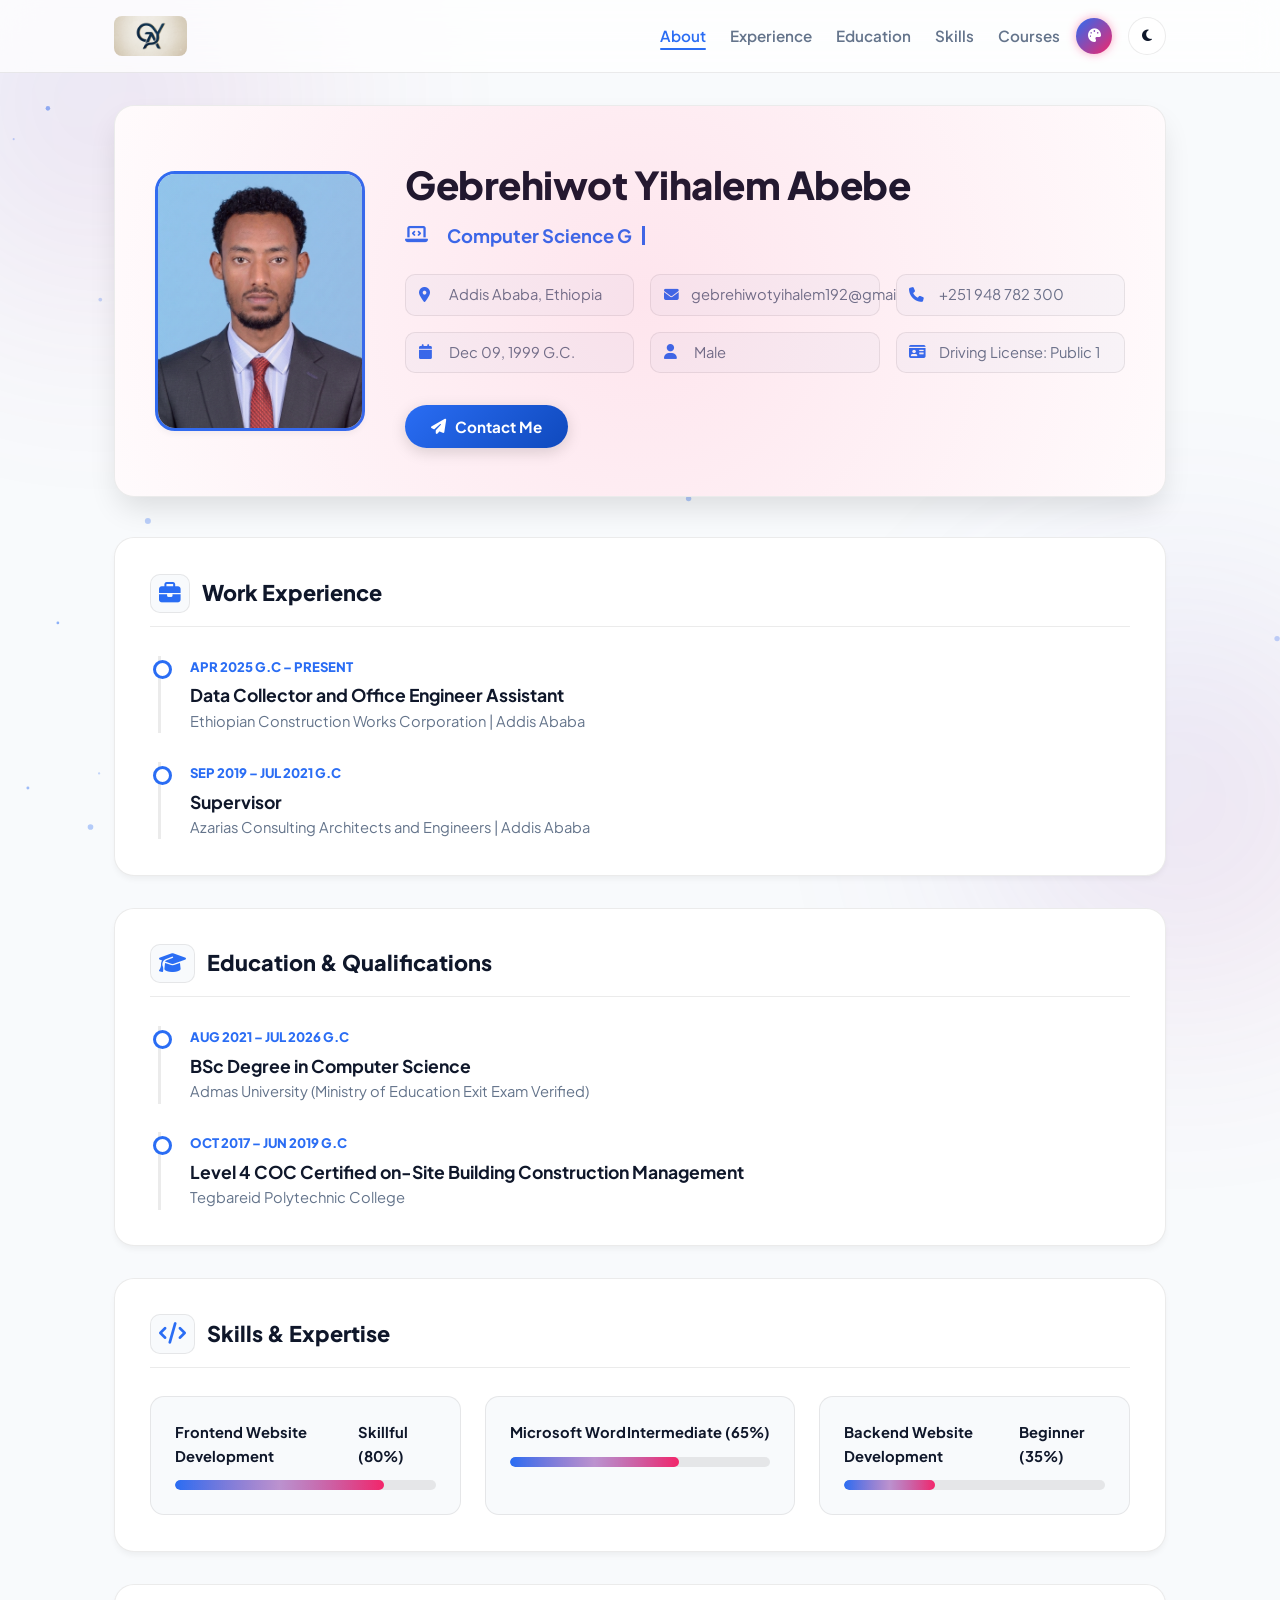
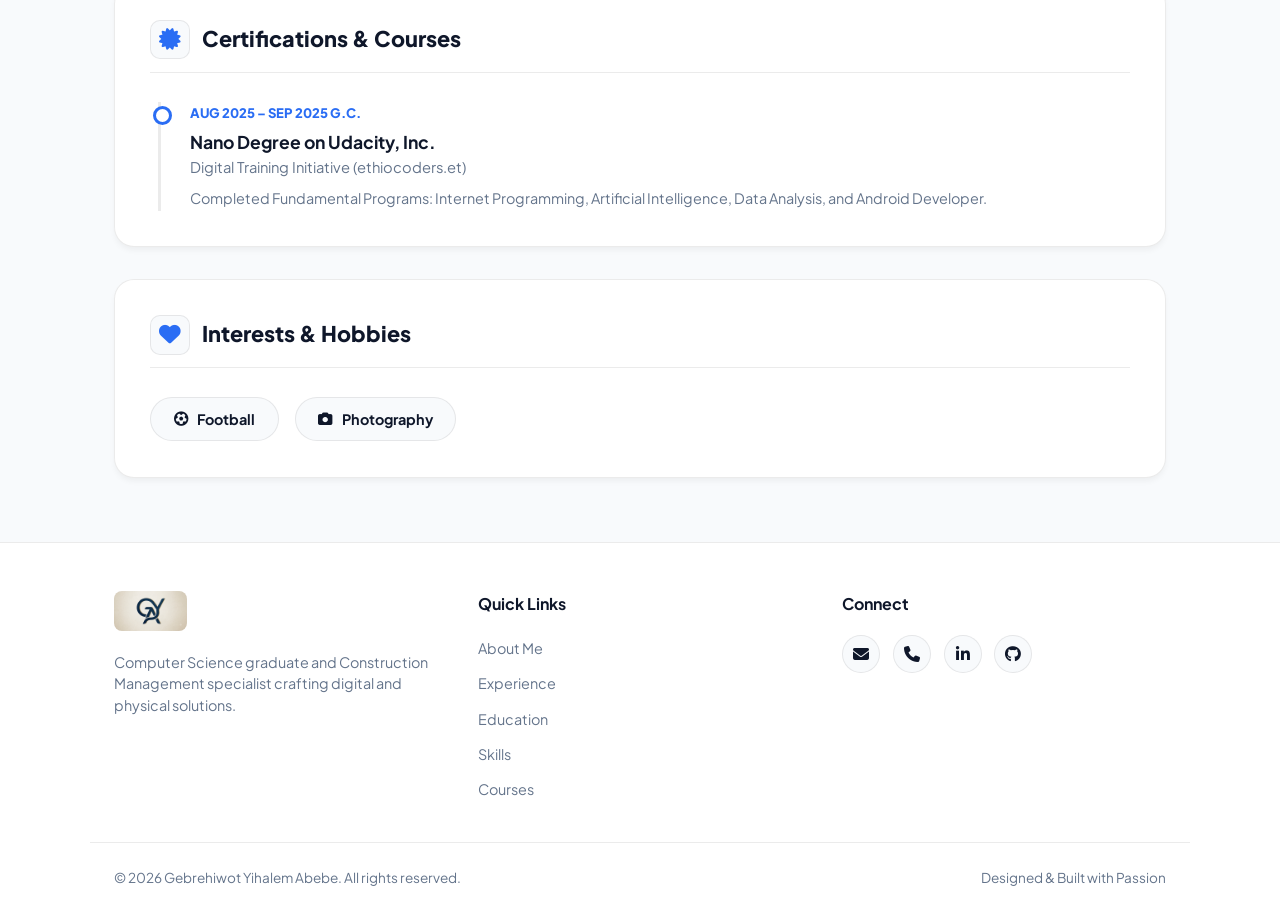
==== index.html @ 7c1cfb82 "Rename portfolio.html to index.html" ====
<!DOCTYPE html>
<html lang="en">
<head>
    <meta charset="UTF-8">
    <meta name="viewport" content="width=device-width, initial-scale=1.0">
    <title>Gebrehiwot Yihalem Abebe | Portfolio</title>
    <link rel="stylesheet" href="https://cdnjs.cloudflare.com/ajax/libs/font-awesome/6.4.0/css/all.min.css">
    <link href="https://fonts.googleapis.com/css2?family=Plus+Jakarta+Sans:wght@300;400;500;600;700;800&display=swap" rel="stylesheet">
    
    <style>
        :root {
            --hue: 220; 
            --primary: hsl(var(--hue), 90%, 56%);
            --primary-dark: hsl(var(--hue), 85%, 40%);
            --accent: hsl(calc(var(--hue) + 120), 90%, 55%);
            --accent-glow: hsla(calc(var(--hue) + 120), 90%, 55%, 0.4);
            --bg-body: #f8fafc;
            --bg-card: #ffffff;
            --bg-glass: rgba(255, 255, 255, 0.75);
            --text-main: #0f172a;
            --text-muted: #64748b;
            --border: rgba(0, 0, 0, 0.08);
            --shadow-sm: 0 4px 6px -1px rgba(0, 0, 0, 0.05);
            --shadow-lg: 0 15px 30px -5px rgba(0, 0, 0, 0.12);
            --radius: 20px;
            --transition: all 0.3s cubic-bezier(0.4, 0, 0.2, 1);
        }

        [data-theme="dark"] {
            --bg-body: #090d16;
            --bg-card: #131b2e;
            --bg-glass: rgba(19, 27, 46, 0.75);
            --text-main: #f8fafc;
            --text-muted: #94a3b8;
            --border: rgba(255, 255, 255, 0.08);
            --shadow-sm: 0 4px 6px -1px rgba(0, 0, 0, 0.4);
            --shadow-lg: 0 15px 35px -5px rgba(0, 0, 0, 0.6);
        }

        * {
            box-sizing: border-box;
            margin: 0;
            padding: 0;
            font-family: 'Plus Jakarta Sans', sans-serif;
            scroll-behavior: smooth;
        }

        body {
            background-color: var(--bg-body);
            color: var(--text-main);
            line-height: 1.6;
            transition: background-color 0.4s ease, color 0.4s ease;
            overflow-x: hidden;
            position: relative;
        }

        /* Scroll Progress Bar */
        .scroll-progress {
            position: fixed;
            top: 0;
            left: 0;
            height: 4px;
            background: linear-gradient(90deg, var(--primary), var(--accent));
            width: 0%;
            z-index: 9999;
            transition: width 0.1s ease;
            border-radius: 0 2px 2px 0;
        }

        /* Background Canvas & Ambient Blobs */
        #particleCanvas {
            position: fixed;
            top: 0; left: 0;
            width: 100%; height: 100%;
            pointer-events: none;
            z-index: 0;
        }

        .cursor-trail {
            position: fixed;
            width: 25px; height: 25px;
            border-radius: 50%;
            background: radial-gradient(circle, var(--accent), transparent);
            pointer-events: none;
            transform: translate(-50%, -50%);
            z-index: 9999;
            mix-blend-mode: screen;
            transition: transform 0.1s ease-out, opacity 0.3s;
            opacity: 0;
        }

        .ambient-blob {
            position: fixed;
            width: 400px; height: 400px;
            border-radius: 50%;
            background: linear-gradient(135deg, var(--primary), var(--accent));
            filter: blur(120px);
            opacity: 0.12;
            z-index: 0;
            animation: float 12s infinite alternate ease-in-out;
            pointer-events: none;
        }
        .ambient-blob-1 { top: -100px; left: -100px; }
        .ambient-blob-2 { bottom: -100px; right: -100px; animation-delay: -6s; }

        @keyframes float {
            0% { transform: translate(0, 0) scale(1); }
            100% { transform: translate(80px, 60px) scale(1.2); }
        }

        /* Navigation */
        nav {
            background: var(--bg-glass);
            backdrop-filter: blur(16px);
            -webkit-backdrop-filter: blur(16px);
            position: sticky;
            top: 0;
            z-index: 1000;
            border-bottom: 1px solid var(--border);
            transition: var(--transition);
        }

        .nav-container {
            max-width: 1100px;
            margin: 0 auto;
            display: flex;
            justify-content: space-between;
            align-items: center;
            padding: 1rem 1.5rem;
        }

        .logo {
            font-size: 1.3rem;
            font-weight: 800;
            cursor: pointer;
            letter-spacing: -0.5px;
            position: relative;
            display: flex;
            align-items: center;
        }

        .logo img {
            max-height: 40px;
            width: auto;
            border-radius: 8px;
        }

        .nav-controls {
            display: flex;
            align-items: center;
            gap: 1rem;
        }

        .nav-links {
            display: flex;
            list-style: none;
            gap: 1.5rem;
        }

        .nav-links a {
            text-decoration: none;
            color: var(--text-muted);
            font-weight: 600;
            font-size: 0.95rem;
            position: relative;
            padding: 0.2rem 0;
            transition: var(--transition);
        }

        .nav-links a::after {
            content: '';
            position: absolute;
            bottom: -2px; left: 0;
            width: 0%; height: 2px;
            background: var(--primary);
            border-radius: 2px;
            transition: var(--transition);
        }

        .nav-links a:hover, .nav-links a.active {
            color: var(--primary);
        }

        .nav-links a:hover::after, .nav-links a.active::after {
            width: 100%;
        }

        .color-picker-btn {
            background: linear-gradient(135deg, var(--primary), var(--accent));
            border: none;
            color: #fff;
            width: 36px; height: 36px;
            border-radius: 50%;
            cursor: pointer;
            display: flex;
            align-items: center;
            justify-content: center;
            box-shadow: 0 0 10px var(--accent-glow);
            transition: var(--transition);
        }

        .color-picker-btn:hover {
            transform: rotate(180deg) scale(1.1);
        }

        .theme-toggle {
            background: var(--bg-card);
            border: 1px solid var(--border);
            color: var(--text-main);
            width: 38px; height: 38px;
            border-radius: 50%;
            cursor: pointer;
            display: flex;
            align-items: center;
            justify-content: center;
            transition: var(--transition);
        }

        .theme-toggle:hover {
            border-color: var(--primary);
            color: var(--primary);
            transform: scale(1.05);
        }

        .hamburger {
            display: none;
            cursor: pointer;
            font-size: 1.25rem;
            color: var(--text-main);
        }

        /* Container & Sections */
        .container {
            max-width: 1100px;
            margin: 2rem auto;
            padding: 0 1.5rem;
            position: relative;
            z-index: 1;
        }

        .hero {
            background: var(--bg-card);
            border-radius: var(--radius);
            padding: 3rem 2.5rem;
            display: flex;
            flex-wrap: wrap;
            gap: 2.5rem;
            align-items: center;
            box-shadow: var(--shadow-lg);
            border: 1px solid var(--border);
            margin-bottom: 2.5rem;
            position: relative;
            overflow: hidden;
            transform-style: preserve-3d;
            perspective: 1000px;
            transition: transform 0.2s cubic-bezier(0.25, 0.46, 0.45, 0.94);
        }

        .hero::before {
            content: '';
            position: absolute;
            top: -50%; left: -50%;
            width: 200%; height: 200%;
            background: radial-gradient(circle, var(--accent-glow) 0%, transparent 60%);
            opacity: 0.3;
            pointer-events: none;
        }

        .profile-img-container {
            flex: 0 0 210px;
            height: 260px;
            border-radius: var(--radius);
            overflow: hidden;
            box-shadow: var(--shadow-sm);
            border: 3px solid var(--primary);
            transition: var(--transition);
        }

        .profile-img-container:hover {
            transform: scale(1.03) rotate(-1deg);
            box-shadow: 0 10px 20px var(--accent-glow);
        }

        .profile-img {
            width: 100%; height: 100%;
            object-fit: cover;
        }

        .hero-content {
            flex: 1;
            min-width: 280px;
        }

        .hero-content h1 {
            font-size: 2.4rem;
            font-weight: 800;
            color: var(--text-main);
            margin-bottom: 0.3rem;
            letter-spacing: -0.5px;
        }

        /* Typewriter Subtitle */
        .hero-content h3 {
            font-size: 1.15rem;
            color: var(--primary);
            font-weight: 700;
            margin-bottom: 1.5rem;
            display: flex;
            align-items: center;
            gap: 0.5rem;
            height: 30px;
        }

        .type-cursor {
            display: inline-block;
            width: 3px;
            height: 1.2rem;
            background-color: var(--primary);
            animation: blink 1s step-end infinite;
            margin-left: 2px;
        }

        @keyframes blink { 50% { opacity: 0; } }

        .info-grid {
            display: grid;
            grid-template-columns: repeat(auto-fit, minmax(220px, 1fr));
            gap: 1rem;
            margin-bottom: 2rem;
        }

        .info-item {
            display: flex;
            align-items: center;
            gap: 0.75rem;
            font-size: 0.92rem;
            color: var(--text-muted);
            padding: 0.5rem 0.8rem;
            border-radius: 10px;
            background: var(--bg-body);
            border: 1px solid var(--border);
            transition: var(--transition);
        }

        .info-item:hover {
            border-color: var(--primary);
            transform: translateX(4px);
            color: var(--text-main);
        }

        .info-item i {
            color: var(--primary);
            width: 18px;
        }

        .hero-actions {
            display: flex;
            gap: 1rem;
            flex-wrap: wrap;
        }

        /* Magnetic Buttons */
        .btn {
            padding: 0.75rem 1.6rem;
            border-radius: 30px;
            font-weight: 700;
            font-size: 0.95rem;
            text-decoration: none;
            border: none;
            cursor: pointer;
            display: inline-flex;
            align-items: center;
            gap: 0.6rem;
            transition: transform 0.2s cubic-bezier(0.25, 1, 0.5, 1), box-shadow 0.3s;
            position: relative;
            overflow: hidden;
            z-index: 1;
        }

        .btn-primary {
            background: linear-gradient(135deg, var(--primary), var(--primary-dark));
            color: #fff;
            box-shadow: 0 4px 15px rgba(0, 0, 0, 0.15);
        }

        .btn-primary::before {
            content: '';
            position: absolute;
            top: 0; left: 0;
            width: 100%; height: 100%;
            background: linear-gradient(135deg, var(--accent), var(--primary));
            opacity: 0;
            z-index: -1;
            transition: opacity 0.3s;
        }

        .btn-primary:hover::before { opacity: 1; }
        .btn-primary:hover { box-shadow: 0 8px 25px var(--accent-glow); }
        .btn-secondary { background: var(--bg-body); color: var(--text-main); border: 1px solid var(--border); }
        .btn-secondary:hover { border-color: var(--primary); color: var(--primary); }

        .section {
            background: var(--bg-card);
            border-radius: var(--radius);
            padding: 2.2rem;
            margin-bottom: 2rem;
            box-shadow: var(--shadow-sm);
            border: 1px solid var(--border);
            opacity: 0;
            transform: translateY(30px) scale(0.98);
            transition: transform 0.6s cubic-bezier(0.16, 1, 0.3, 1), opacity 0.6s cubic-bezier(0.16, 1, 0.3, 1);
        }

        .section.visible {
            opacity: 1;
            transform: translateY(0) scale(1);
        }

        .section-title {
            font-size: 1.35rem;
            font-weight: 800;
            color: var(--text-main);
            border-bottom: 1px solid var(--border);
            padding-bottom: 0.8rem;
            margin-bottom: 1.8rem;
            display: flex;
            align-items: center;
            gap: 0.75rem;
        }

        .section-title i {
            color: var(--primary);
            background: var(--bg-body);
            padding: 0.5rem;
            border-radius: 10px;
            border: 1px solid var(--border);
        }

        /* Timeline & Skills */
        .timeline-item {
            border-left: 3px solid var(--border);
            padding-left: 1.8rem;
            margin-left: 0.5rem;
            position: relative;
            margin-bottom: 1.8rem;
            transition: var(--transition);
        }
        .timeline-item:last-child { margin-bottom: 0; }
        .timeline-item::before {
            content: ''; position: absolute; left: -8px; top: 4px;
            width: 13px; height: 13px; border-radius: 50%;
            background: var(--bg-card); border: 3px solid var(--primary);
            transition: var(--transition);
        }
        .timeline-item:hover::before {
            background: var(--accent); border-color: var(--accent);
            box-shadow: 0 0 12px var(--accent); transform: scale(1.3);
        }

        .timeline-meta { font-size: 0.82rem; color: var(--primary); font-weight: 800; text-transform: uppercase; margin-bottom: 0.3rem; }
        .timeline-title { font-size: 1.1rem; font-weight: 700; color: var(--text-main); }
        .timeline-sub { font-size: 0.92rem; color: var(--text-muted); }

        .skills-container { display: grid; grid-template-columns: repeat(auto-fit, minmax(280px, 1fr)); gap: 1.5rem; }
        .skill-card {
            background: var(--bg-body); padding: 1.5rem; border-radius: calc(var(--radius) - 6px);
            border: 1px solid var(--border); cursor: pointer; transition: var(--transition); overflow: hidden;
        }
        .skill-card:hover {
            transform: translateY(-5px) scale(1.02); border-color: var(--primary); box-shadow: 0 10px 20px var(--shadow-sm);
        }
        .skill-info { display: flex; justify-content: space-between; margin-bottom: 0.75rem; font-weight: 700; font-size: 0.92rem; }
        .progress-bar { width: 100%; height: 10px; background: var(--border); border-radius: 20px; overflow: hidden; position: relative; }
        .progress-fill {
            height: 100%; background: linear-gradient(90deg, var(--primary), var(--accent));
            border-radius: 20px; width: 0%; transition: width 1.5s cubic-bezier(0.1, 0.42, 0.85, 1); position: relative;
        }
        .progress-fill::after {
            content: ''; position: absolute; top: 0; right: 0; bottom: 0; left: 0;
            background: linear-gradient(90deg, transparent, rgba(255, 255, 255, 0.4), transparent);
            animation: shimmer 2s infinite;
        }
        @keyframes shimmer { 0% { transform: translateX(-100%); } 100% { transform: translateX(100%); } }

        .interests-tags { display: flex; gap: 1rem; flex-wrap: wrap; }
        .tag {
            background: var(--bg-body); color: var(--text-main); padding: 0.6rem 1.4rem;
            border-radius: 30px; font-weight: 700; font-size: 0.9rem; display: flex; align-items: center; gap: 0.6rem;
            border: 1px solid var(--border); cursor: pointer; transition: var(--transition);
        }
        .tag:hover {
            border-color: var(--accent); background: linear-gradient(135deg, var(--primary), var(--accent));
            color: #fff; transform: translateY(-4px) rotate(2deg); box-shadow: 0 8px 20px var(--accent-glow);
        }

        /* Footer Styles */
        footer {
            background: var(--bg-card);
            border-top: 1px solid var(--border);
            padding: 3rem 0 1.5rem 0;
            margin-top: 4rem;
            position: relative;
            z-index: 1;
        }

        .footer-container {
            max-width: 1100px;
            margin: 0 auto;
            padding: 0 1.5rem;
            display: grid;
            grid-template-columns: repeat(auto-fit, minmax(220px, 1fr));
            gap: 2.5rem;
            margin-bottom: 2.5rem;
        }

        .footer-brand .logo {
            display: inline-block;
            margin-bottom: 0.8rem;
        }

        .footer-brand p {
            color: var(--text-muted);
            font-size: 0.9rem;
            line-height: 1.5;
        }

        .footer-column h4 {
            font-size: 1rem;
            font-weight: 700;
            color: var(--text-main);
            margin-bottom: 1.2rem;
            position: relative;
        }

        .footer-links {
            list-style: none;
            display: flex;
            flex-direction: column;
            gap: 0.6rem;
        }

        .footer-links a {
            color: var(--text-muted);
            text-decoration: none;
            font-size: 0.9rem;
            transition: var(--transition);
        }

        .footer-links a:hover {
            color: var(--primary);
            padding-left: 5px;
        }

        .footer-socials {
            display: flex;
            gap: 0.8rem;
        }

        .social-icon {
            width: 38px;
            height: 38px;
            border-radius: 50%;
            background: var(--bg-body);
            border: 1px solid var(--border);
            color: var(--text-main);
            display: flex;
            align-items: center;
            justify-content: center;
            text-decoration: none;
            transition: var(--transition);
        }

        .social-icon:hover {
            background: var(--primary);
            color: #fff;
            border-color: var(--primary);
            transform: translateY(-3px);
            box-shadow: 0 5px 15px var(--accent-glow);
        }

        .footer-bottom {
            max-width: 1100px;
            margin: 0 auto;
            padding: 1.5rem 1.5rem 0 1.5rem;
            border-top: 1px solid var(--border);
            display: flex;
            justify-content: space-between;
            align-items: center;
            flex-wrap: wrap;
            gap: 1rem;
            font-size: 0.85rem;
            color: var(--text-muted);
        }

        /* Back to Top Button */
        .back-to-top {
            position: fixed;
            bottom: 2rem; right: 2rem;
            width: 45px; height: 45px;
            background: var(--primary); color: #fff;
            border-radius: 50%; border: none;
            font-size: 1.2rem; cursor: pointer;
            box-shadow: var(--shadow-lg);
            opacity: 0; transform: translateY(20px);
            transition: var(--transition); z-index: 1000;
        }
        .back-to-top.visible { opacity: 1; transform: translateY(0); }
        .back-to-top:hover { background: var(--primary-dark); transform: translateY(-5px); }

        .modal {
            display: none; position: fixed; top: 0; left: 0; width: 100%; height: 100%;
            background: rgba(0, 0, 0, 0.6); backdrop-filter: blur(8px); z-index: 2000;
            align-items: center; justify-content: center; opacity: 0; transition: opacity 0.3s ease;
        }
        .modal.active { display: flex; opacity: 1; }
        .modal-content {
            background: var(--bg-card); border-radius: var(--radius); padding: 2.5rem; width: 90%; max-width: 500px;
            position: relative; border: 1px solid var(--border); box-shadow: var(--shadow-lg); transform: scale(0.8); transition: transform 0.3s;
        }
        .modal.active .modal-content { transform: scale(1); }
        .close-btn { position: absolute; top: 1.2rem; right: 1.5rem; font-size: 1.4rem; cursor: pointer; color: var(--text-muted); transition: var(--transition); }
        .close-btn:hover { color: var(--primary); transform: rotate(90deg); }
        .contact-form { display: flex; flex-direction: column; gap: 1.2rem; margin-top: 1.5rem; }
        .form-group { display: flex; flex-direction: column; gap: 0.4rem; }
        .form-group input, .form-group textarea {
            padding: 0.85rem; border-radius: 12px; border: 1px solid var(--border); background: var(--bg-body); color: var(--text-main);
            outline: none; font-size: 0.95rem; transition: var(--transition);
        }
        .form-group input:focus, .form-group textarea:focus { border-color: var(--primary); box-shadow: 0 0 0 3px var(--accent-glow); }

        @media (max-width: 768px) {
            .hero { flex-direction: column; text-align: center; padding: 2rem 1.5rem; }
            .info-grid { text-align: left; }
            .hero-actions { justify-content: center; }
            .hamburger { display: block; }
            .nav-links {
                position: absolute; top: 100%; left: 0; width: 100%; background: var(--bg-card);
                flex-direction: column; padding: 1.5rem; gap: 1rem; border-bottom: 1px solid var(--border); display: none; box-shadow: var(--shadow-lg);
            }
            .nav-links.active { display: flex; }
            .footer-bottom { flex-direction: column; text-align: center; }
        }
    </style>
</head>
<body>
    
    <!-- Top Progress Bar -->
    <div class="scroll-progress" id="scrollProgress"></div>

    <!-- Background Layers -->
    <canvas id="particleCanvas"></canvas>
    <div class="cursor-trail" id="cursorTrail"></div>
    <div class="ambient-blob ambient-blob-1"></div>
    <div class="ambient-blob ambient-blob-2"></div>

    <!-- Floating Back to Top Button -->
    <button class="back-to-top" id="backToTop" title="Back to top"><i class="fa-solid fa-arrow-up"></i></button>

    <!-- Navbar -->
    <nav>
        <div class="nav-container">
            <div class="logo">
                <img src="profilelogo.jpg" alt="Logo">
            </div>
            <div class="nav-controls">
                <ul class="nav-links" id="navLinks">
                    <li><a href="#about" class="active">About</a></li>
                    <li><a href="#experience">Experience</a></li>
                    <li><a href="#education">Education</a></li>
                    <li><a href="#skills">Skills</a></li>
                    <li><a href="#courses">Courses</a></li>
                </ul>
                <button class="color-picker-btn" id="colorPickerBtn" title="Randomize Theme Color">
                    <i class="fa-solid fa-palette"></i>
                </button>
                <button class="theme-toggle" id="themeToggle" title="Toggle Light/Dark Mode">
                    <i class="fa-solid fa-moon"></i>
                </button>
                <div class="hamburger" id="hamburger"><i class="fa-solid fa-bars"></i></div>
            </div>
        </div>
    </nav>

    <div class="container">
        <!-- Hero Section -->
        <section id="about" class="hero">
            <div class="profile-img-container">
                <img src="profile.jpg" alt="Gebrehiwot Yihalem Abebe" class="profile-img" onerror="this.src='https://via.placeholder.com/210x260?text=Gebrehiwot'">
            </div>
            <div class="hero-content">
                <h1>Gebrehiwot Yihalem Abebe</h1>
                <h3><i class="fa-solid fa-laptop-code"></i>&nbsp;<span id="typewriterText"></span><span class="type-cursor"></span></h3>
                <div class="info-grid">
                    <div class="info-item"><i class="fa-solid fa-location-dot"></i> Addis Ababa, Ethiopia</div>
                    <div class="info-item"><i class="fa-solid fa-envelope"></i> gebrehiwotyihalem192@gmail.com</div>
                    <div class="info-item"><i class="fa-solid fa-phone"></i> +251 948 782 300</div>
                    <div class="info-item"><i class="fa-solid fa-calendar"></i> Dec 09, 1999 G.C.</div>
                    <div class="info-item"><i class="fa-solid fa-user"></i> Male</div>
                    <div class="info-item"><i class="fa-solid fa-id-card"></i> Driving License: Public 1</div>
                </div>
                <div class="hero-actions">
                    <button class="btn btn-primary magnetic" id="openContact"><i class="fa-solid fa-paper-plane"></i> Contact Me</button>
                </div>
            </div>
        </section>

        <!-- Experience -->
        <section id="experience" class="section">
            <h2 class="section-title"><i class="fa-solid fa-briefcase"></i> Work Experience</h2>
            <div class="timeline-item">
                <div class="timeline-meta">Apr 2025 g.c – Present</div>
                <div class="timeline-title">Data Collector and Office Engineer Assistant</div>
                <div class="timeline-sub">Ethiopian Construction Works Corporation | Addis Ababa</div>
            </div>
            <div class="timeline-item">
                <div class="timeline-meta">Sep 2019 – Jul 2021 g.c</div>
                <div class="timeline-title">Supervisor</div>
                <div class="timeline-sub">Azarias Consulting Architects and Engineers | Addis Ababa</div>
            </div>
        </section>

        <!-- Education -->
        <section id="education" class="section">
            <h2 class="section-title"><i class="fa-solid fa-graduation-cap"></i> Education & Qualifications</h2>
            <div class="timeline-item">
                <div class="timeline-meta">Aug 2021 – Jul 2026 g.c</div>
                <div class="timeline-title">BSc Degree in Computer Science</div>
                <div class="timeline-sub">Admas University (Ministry of Education Exit Exam Verified)</div>
            </div>
            <div class="timeline-item">
                <div class="timeline-meta">Oct 2017 – Jun 2019 g.c</div>
                <div class="timeline-title">Level 4 COC Certified on-Site Building Construction Management</div>
                <div class="timeline-sub">Tegbareid Polytechnic College</div>
            </div>
        </section>

        <!-- Skills -->
        <section id="skills" class="section">
            <h2 class="section-title"><i class="fa-solid fa-code"></i> Skills & Expertise</h2>
            <div class="skills-container">
                <div class="skill-card">
                    <div class="skill-info"><span>Frontend Website Development</span><span>Skillful (80%)</span></div>
                    <div class="progress-bar"><div class="progress-fill" data-progress="80%"></div></div>
                </div>
                <div class="skill-card">
                    <div class="skill-info"><span>Microsoft Word</span><span>Intermediate (65%)</span></div>
                    <div class="progress-bar"><div class="progress-fill" data-progress="65%"></div></div>
                </div>
                <div class="skill-card">
                    <div class="skill-info"><span>Backend Website Development</span><span>Beginner (35%)</span></div>
                    <div class="progress-bar"><div class="progress-fill" data-progress="35%"></div></div>
                </div>
            </div>
        </section>

        <!-- Courses -->
        <section id="courses" class="section">
            <h2 class="section-title"><i class="fa-solid fa-certificate"></i> Certifications & Courses</h2>
            <div class="timeline-item">
                <div class="timeline-meta">Aug 2025 – Sep 2025 g.c.</div>
                <div class="timeline-title">Nano Degree on Udacity, Inc.</div>
                <div class="timeline-sub">Digital Training Initiative (ethiocoders.et)</div>
                <p style="margin-top: 0.5rem; color: var(--text-muted); font-size: 0.9rem;">
                    Completed Fundamental Programs: Internet Programming, Artificial Intelligence, Data Analysis, and Android Developer.
                </p>
            </div>
        </section>

        <!-- Interests -->
        <section class="section">
            <h2 class="section-title"><i class="fa-solid fa-heart"></i> Interests & Hobbies</h2>
            <div class="interests-tags">
                <div class="tag magnetic"><i class="fa-solid fa-futbol"></i> Football</div>
                <div class="tag magnetic"><i class="fa-solid fa-camera"></i> Photography</div>
            </div>
        </section>
    </div>

    <!-- Contact Modal -->
    <div class="modal" id="contactModal">
        <div class="modal-content">
            <span class="close-btn" id="closeContact">&times;</span>
            <h2>Send a Message</h2>
            <form class="contact-form" id="contactForm">
                <div class="form-group"><label>Your Name</label><input type="text" required placeholder="John Doe"></div>
                <div class="form-group"><label>Your Email</label><input type="email" required placeholder="john@example.com"></div>
                <div class="form-group"><label>Message</label><textarea rows="4" required placeholder="Type your message..."></textarea></div>
                <button type="submit" class="btn btn-primary magnetic"><i class="fa-solid fa-paper-plane"></i> Send Message</button>
            </form>
        </div>
    </div>

    <!-- Footer Section -->
    <footer>
        <div class="footer-container">
            <div class="footer-brand">
                <div class="logo">
                    <img src="profilelogo.jpg" alt="Logo">
                </div>
                <p>Computer Science graduate and Construction Management specialist crafting digital and physical solutions.</p>
            </div>

            <div class="footer-column">
                <h4>Quick Links</h4>
                <ul class="footer-links">
                    <li><a href="#about">About Me</a></li>
                    <li><a href="#experience">Experience</a></li>
                    <li><a href="#education">Education</a></li>
                    <li><a href="#skills">Skills</a></li>
                    <li><a href="#courses">Courses</a></li>
                </ul>
            </div>

            <div class="footer-column">
                <h4>Connect</h4>
                <div class="footer-socials">
                    <a href="mailto:gebrehiwotyihalem192@gmail.com" class="social-icon" title="Email"><i class="fa-solid fa-envelope"></i></a>
                    <a href="tel:+251948782300" class="social-icon" title="Phone"><i class="fa-solid fa-phone"></i></a>
                    <a href="#" class="social-icon" title="LinkedIn"><i class="fa-brands fa-linkedin-in"></i></a>
                    <a href="#" class="social-icon" title="GitHub"><i class="fa-brands fa-github"></i></a>
                </div>
            </div>
        </div>

        <div class="footer-bottom">
            <p>&copy; <span id="currentYear"></span> Gebrehiwot Yihalem Abebe. All rights reserved.</p>
            <p>Designed & Built with Passion</p>
        </div>
    </footer>

    <script>
        // Set dynamic year in footer
        document.getElementById('currentYear').textContent = new Date().getFullYear();

        // --- 1. LOCAL STORAGE: Theme & Hue Persistence ---
        const savedTheme = localStorage.getItem('portfolioTheme');
        const savedHue = localStorage.getItem('portfolioHue');
        
        if (savedTheme === 'dark') {
            document.documentElement.setAttribute('data-theme', 'dark');
            document.querySelector('#themeToggle i').className = 'fa-solid fa-sun';
        }
        if (savedHue) document.documentElement.style.setProperty('--hue', savedHue);

        // --- 2. AUDIO FEEDBACK ---
        const audioCtx = new (window.AudioContext || window.webkitAudioContext)();
        function playBeep(freq = 440, duration = 0.05) {
            if (audioCtx.state === 'suspended') audioCtx.resume();
            const osc = audioCtx.createOscillator();
            const gain = audioCtx.createGain();
            osc.frequency.setValueAtTime(freq, audioCtx.currentTime);
            gain.gain.setValueAtTime(0.02, audioCtx.currentTime);
            gain.gain.exponentialRampToValueAtTime(0.0001, audioCtx.currentTime + duration);
            osc.connect(gain); gain.connect(audioCtx.destination);
            osc.start(); osc.stop(audioCtx.currentTime + duration);
        }

        // --- 3. DYNAMIC TYPEWRITER EFFECT ---
        const roles = ["Computer Science Graduate", "Construction Management Specialist", "Frontend Web Developer"];
        let roleIndex = 0;
        let charIndex = 0;
        let isDeleting = false;
        const typewriterEl = document.getElementById("typewriterText");

        function typeEffect() {
            const currentRole = roles[roleIndex];
            if (isDeleting) {
                typewriterEl.textContent = currentRole.substring(0, charIndex - 1);
                charIndex--;
            } else {
                typewriterEl.textContent = currentRole.substring(0, charIndex + 1);
                charIndex++;
            }

            let typeSpeed = isDeleting ? 50 : 100;
            if (!isDeleting && charIndex === currentRole.length) {
                typeSpeed = 2000; 
                isDeleting = true;
            } else if (isDeleting && charIndex === 0) {
                isDeleting = false;
                roleIndex = (roleIndex + 1) % roles.length;
                typeSpeed = 500;
            }
            setTimeout(typeEffect, typeSpeed);
        }
        document.addEventListener("DOMContentLoaded", typeEffect);

        // --- 4. MAGNETIC BUTTON HOVER EFFECT ---
        const magneticElements = document.querySelectorAll('.magnetic');
        magneticElements.forEach(elem => {
            elem.addEventListener('mousemove', (e) => {
                const rect = elem.getBoundingClientRect();
                const x = (e.clientX - rect.left) - rect.width / 2;
                const y = (e.clientY - rect.top) - rect.height / 2;
                elem.style.transform = `translate(${x * 0.3}px, ${y * 0.3}px)`;
            });
            elem.addEventListener('mouseleave', () => {
                elem.style.transform = `translate(0px, 0px)`;
            });
        });

        // --- 5. PAGE SCROLL PROGRESS & BACK TO TOP ---
        const scrollProgress = document.getElementById('scrollProgress');
        const backToTop = document.getElementById('backToTop');
        
        window.addEventListener('scroll', () => {
            // Progress Bar
            const scrollTop = document.documentElement.scrollTop;
            const scrollHeight = document.documentElement.scrollHeight - document.documentElement.clientHeight;
            scrollProgress.style.width = `${(scrollTop / scrollHeight) * 100}%`;

            // Back to Top Visibility
            if (scrollTop > 300) backToTop.classList.add('visible');
            else backToTop.classList.remove('visible');
        });

        backToTop.addEventListener('click', () => {
            window.scrollTo({ top: 0, behavior: 'smooth' });
            playBeep(800);
        });

        // --- 6. CURSOR TRAIL ---
        const cursorTrail = document.getElementById('cursorTrail');
        window.addEventListener('mousemove', (e) => {
            cursorTrail.style.opacity = '1';
            cursorTrail.style.left = e.clientX + 'px';
            cursorTrail.style.top = e.clientY + 'px';
        });
        document.addEventListener('mouseleave', () => cursorTrail.style.opacity = '0');

        // --- 7. PARTICLE BACKGROUND ---
        const canvas = document.getElementById('particleCanvas');
        const ctx = canvas.getContext('2d');
        let particles = [];
        function resizeCanvas() { canvas.width = window.innerWidth; canvas.height = window.innerHeight; }
        window.addEventListener('resize', resizeCanvas); resizeCanvas();

        class Particle {
            constructor() {
                this.x = Math.random() * canvas.width; this.y = Math.random() * canvas.height;
                this.size = Math.random() * 2 + 1;
                this.speedX = (Math.random() - 0.5) * 0.5; this.speedY = (Math.random() - 0.5) * 0.5;
                this.alpha = Math.random() * 0.5 + 0.2;
            }
            update() {
                this.x += this.speedX; this.y += this.speedY;
                if (this.x < 0 || this.x > canvas.width) this.speedX *= -1;
                if (this.y < 0 || this.y > canvas.height) this.speedY *= -1;
            }
            draw() {
                ctx.fillStyle = getComputedStyle(document.documentElement).getPropertyValue('--primary');
                ctx.globalAlpha = this.alpha;
                ctx.beginPath(); ctx.arc(this.x, this.y, this.size, 0, Math.PI * 2); ctx.fill();
            }
        }
        for (let i = 0; i < 40; i++) particles.push(new Particle());
        function animateParticles() {
            ctx.clearRect(0, 0, canvas.width, canvas.height);
            particles.forEach(p => { p.update(); p.draw(); });
            requestAnimationFrame(animateParticles);
        }
        animateParticles();

        // --- 8. THEME & RANDOM COLOR PICKER ---
        const themeToggleBtn = document.getElementById('themeToggle');
        themeToggleBtn.addEventListener('click', () => {
            playBeep(600);
            const isDark = document.documentElement.getAttribute('data-theme') === 'dark';
            if (isDark) {
                document.documentElement.removeAttribute('data-theme');
                themeToggleBtn.querySelector('i').className = 'fa-solid fa-moon';
                localStorage.setItem('portfolioTheme', 'light');
            } else {
                document.documentElement.setAttribute('data-theme', 'dark');
                themeToggleBtn.querySelector('i').className = 'fa-solid fa-sun';
                localStorage.setItem('portfolioTheme', 'dark');
            }
        });

        const colorPickerBtn = document.getElementById('colorPickerBtn');
        colorPickerBtn.addEventListener('click', () => {
            const randomHue = Math.floor(Math.random() * 360);
            document.documentElement.style.setProperty('--hue', randomHue);
            localStorage.setItem('portfolioHue', randomHue);
            playBeep(800);
        });

        // --- 9. INTERACTIVE 3D HERO TILT ---
        const heroSection = document.querySelector('.hero');
        heroSection.addEventListener('mousemove', (e) => {
            const rect = heroSection.getBoundingClientRect();
            const x = e.clientX - rect.left - rect.width / 2;
            const y = e.clientY - rect.top - rect.height / 2;
            heroSection.style.transform = `rotateY(${x / 40}deg) rotateX(${-y / 40}deg)`;
        });
        heroSection.addEventListener('mouseleave', () => heroSection.style.transform = `rotateY(0deg) rotateX(0deg)`);

        // --- 10. SCROLL OBSERVER (ANIMATIONS) ---
        const observer = new IntersectionObserver((entries) => {
            entries.forEach(entry => {
                if (entry.isIntersecting) {
                    entry.target.classList.add('visible');
                    entry.target.querySelectorAll('.progress-fill').forEach(fill => {
                        fill.style.width = fill.getAttribute('data-progress');
                    });
                }
            });
        }, { threshold: 0.15 });
        document.querySelectorAll('.section').forEach(section => observer.observe(section));

        // --- 11. ACTIVE NAV HIGHLIGHT ---
        const sections = document.querySelectorAll('section');
        const navItems = document.querySelectorAll('.nav-links a');
        window.addEventListener('scroll', () => {
            let current = '';
            sections.forEach(section => {
                if (pageYOffset >= section.offsetTop - 120) current = section.getAttribute('id');
            });
            navItems.forEach(item => {
                item.classList.remove('active');
                if (item.getAttribute('href').includes(current)) item.classList.add('active');
            });
        });

        // --- 12. CONTACT MODAL & MOBILE MENU ---
        const contactModal = document.getElementById('contactModal');
        document.getElementById('openContact').addEventListener('click', () => { playBeep(650); contactModal.classList.add('active'); });
        document.getElementById('closeContact').addEventListener('click', () => { playBeep(450); contactModal.classList.remove('active'); });
        window.addEventListener('click', (e) => { if (e.target === contactModal) contactModal.classList.remove('active'); });
        
        document.getElementById('hamburger').addEventListener('click', () => document.getElementById('navLinks').classList.toggle('active'));
    </script>
</body>
</html>
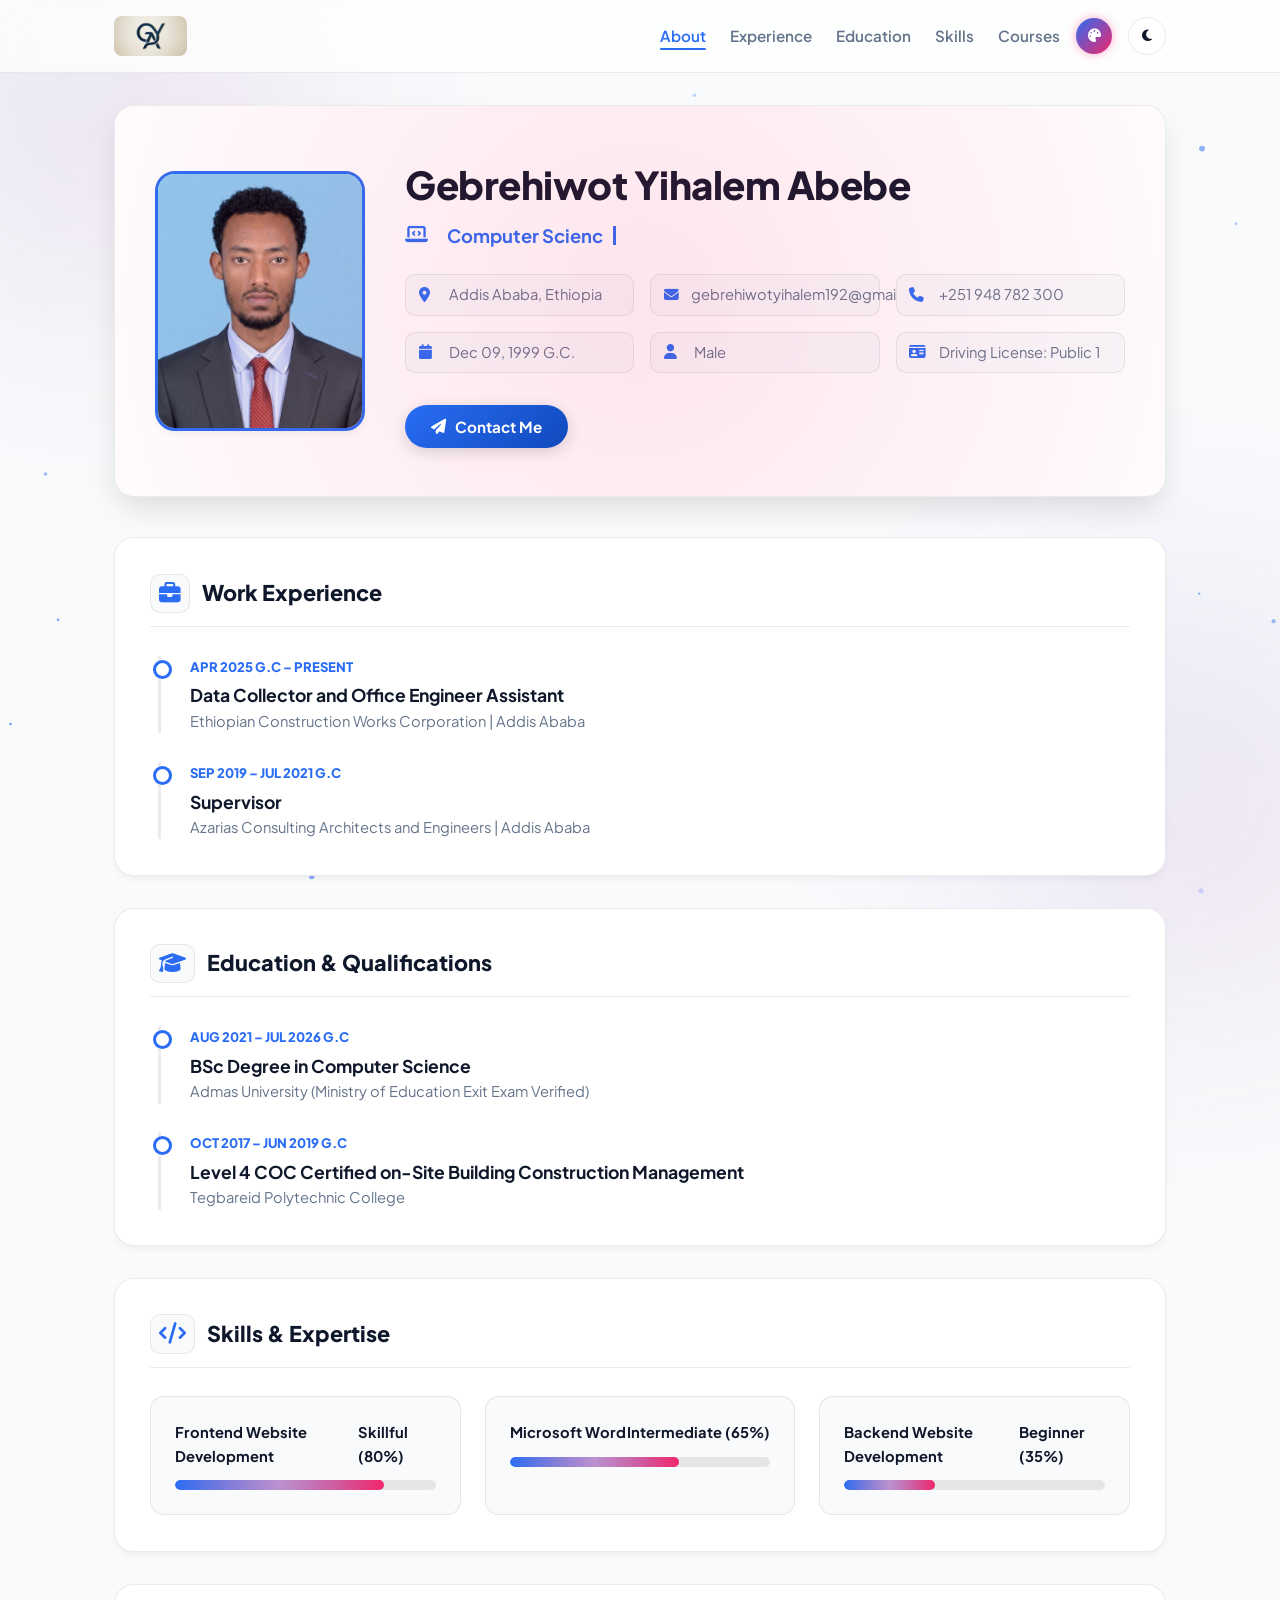
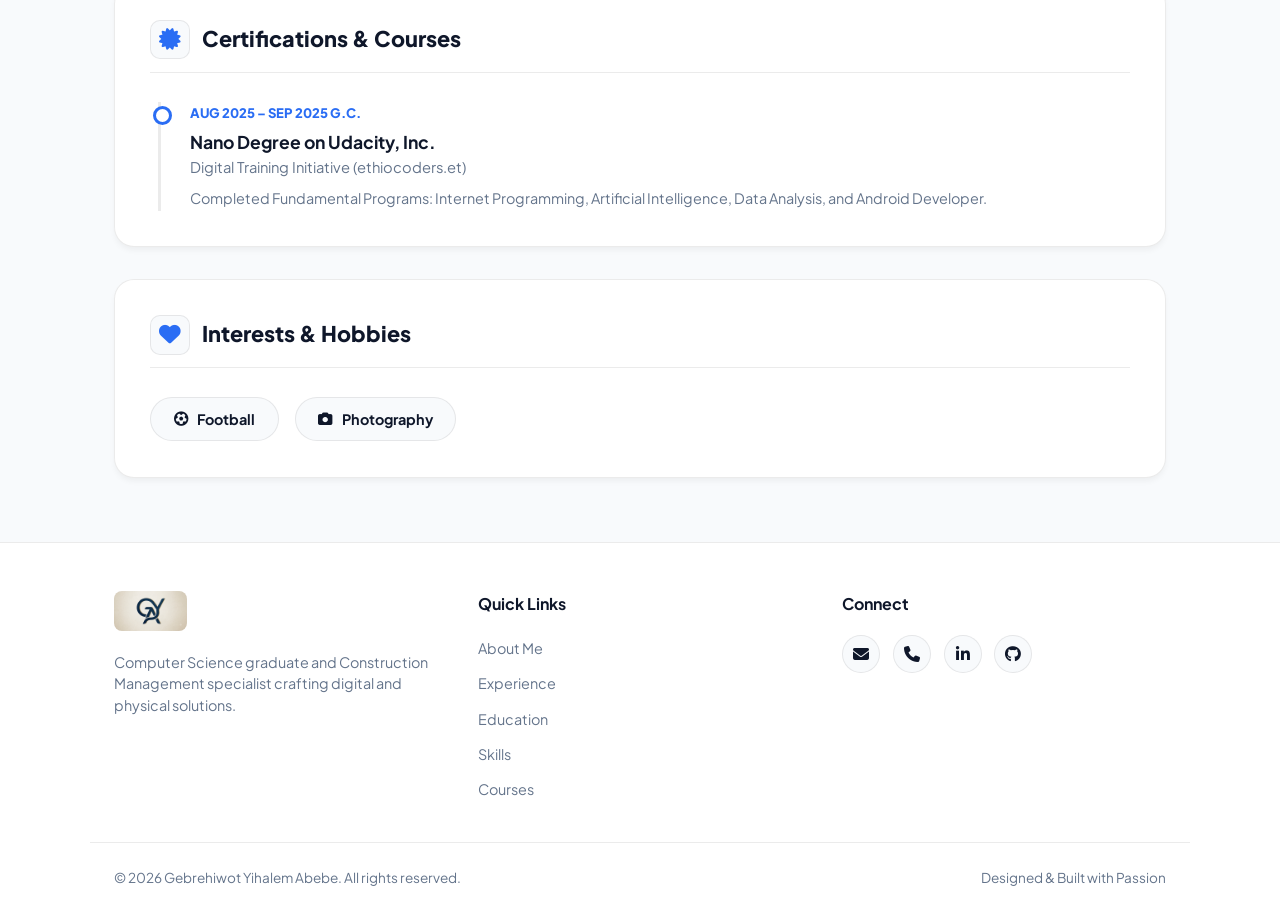
==== commit 7b45fc63: "Update index.html" ====
--- a/index.html
+++ b/index.html
@@ -817,7 +817,7 @@
                     <a href="mailto:gebrehiwotyihalem192@gmail.com" class="social-icon" title="Email"><i class="fa-solid fa-envelope"></i></a>
                     <a href="tel:+251948782300" class="social-icon" title="Phone"><i class="fa-solid fa-phone"></i></a>
                     <a href="#" class="social-icon" title="LinkedIn"><i class="fa-brands fa-linkedin-in"></i></a>
-                    <a href="#" class="social-icon" title="GitHub"><i class="fa-brands fa-github"></i></a>
+                    <a href="https://github.com/gebrehiwotyihalem" class="social-icon" title="GitHub"><i class="fa-brands fa-github"></i></a>
                 </div>
             </div>
         </div>
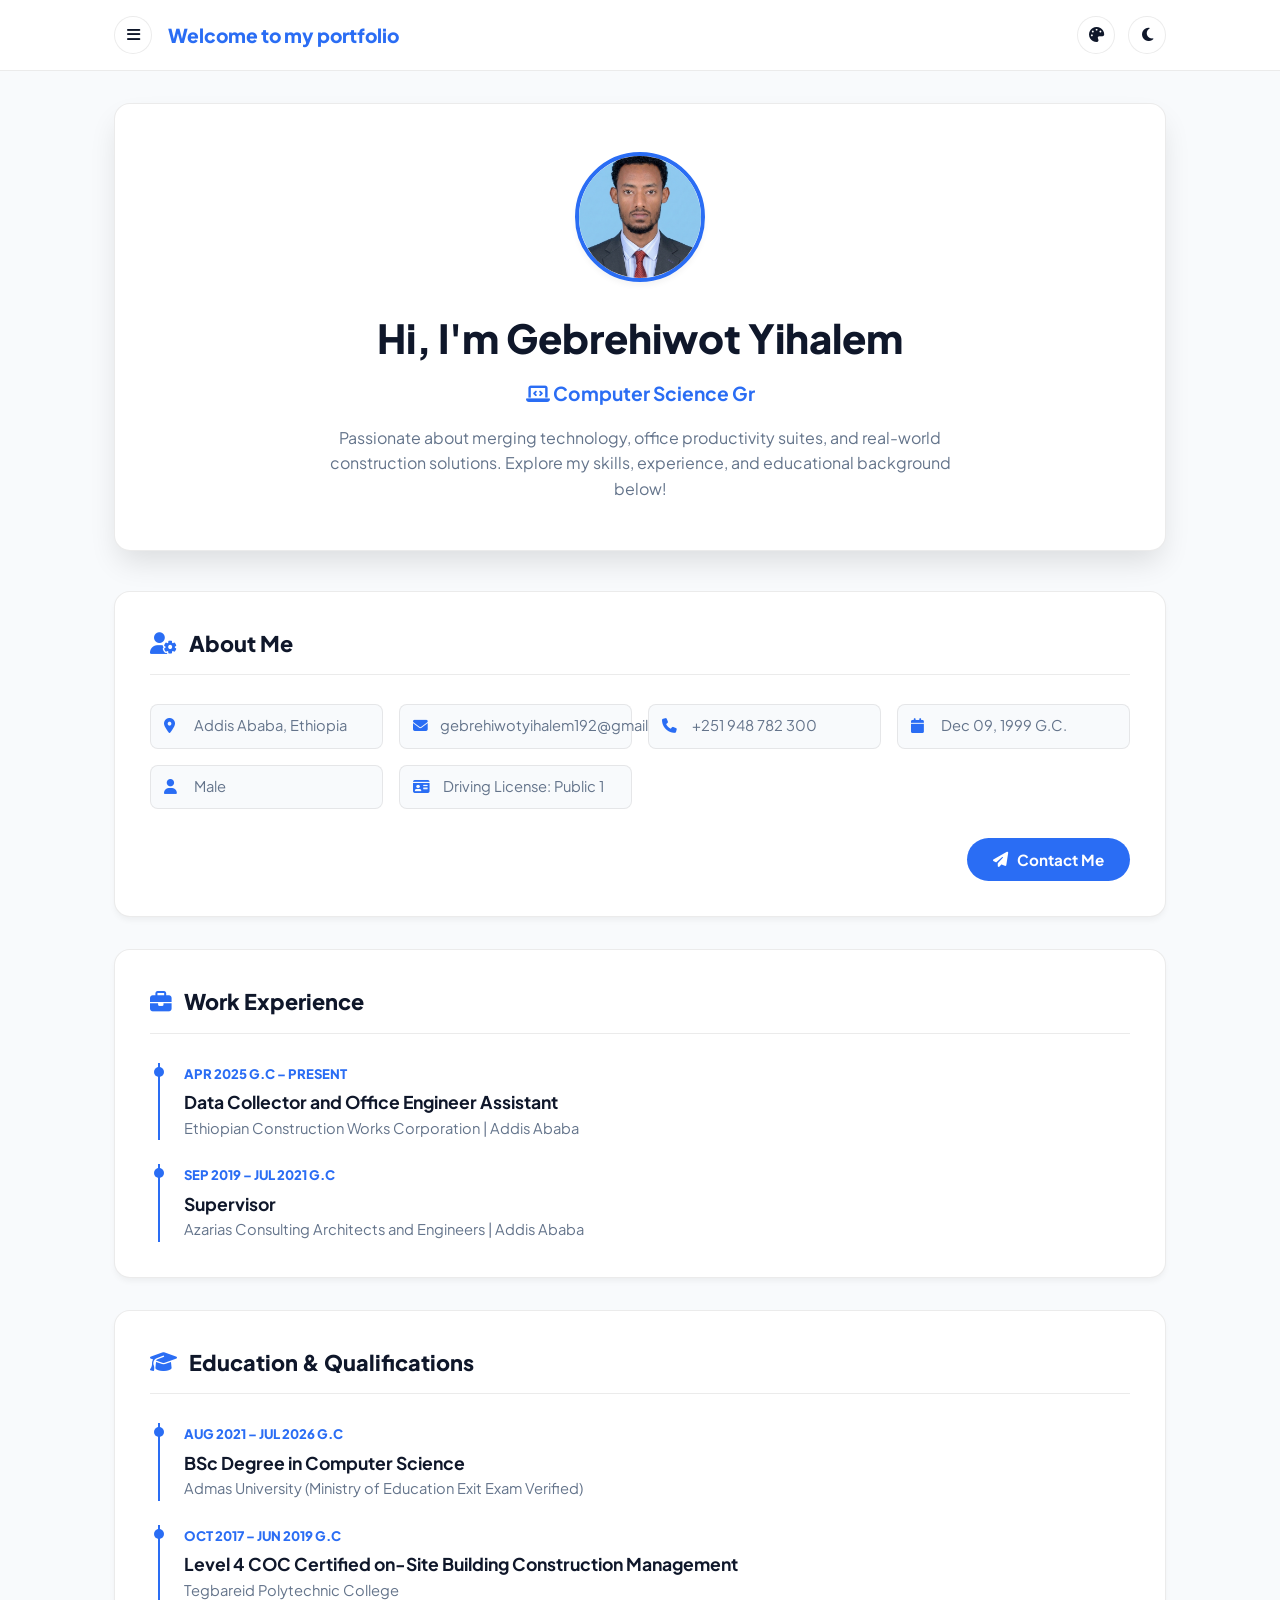
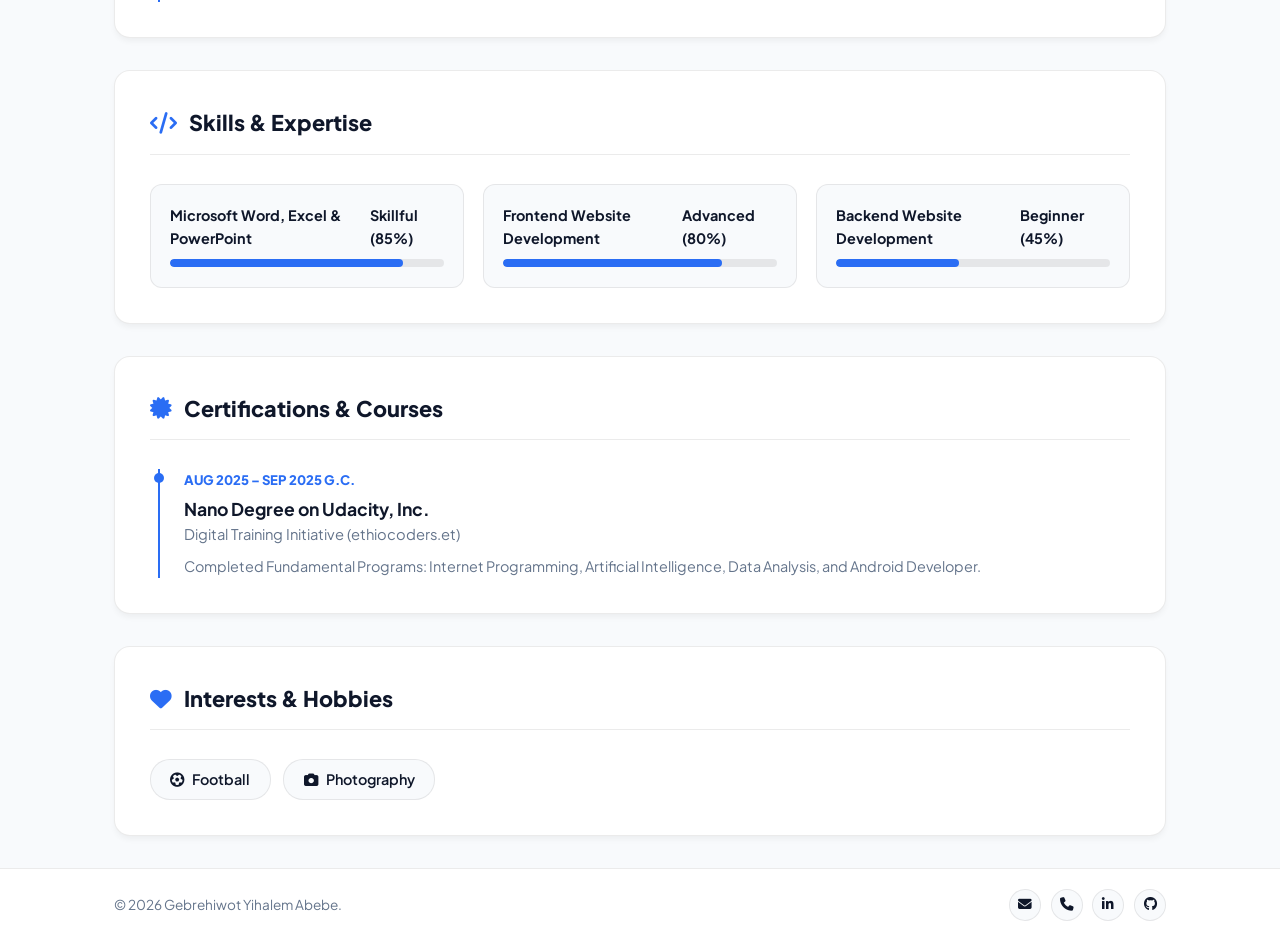
==== commit c9d51f50: "Update index.html" ====
--- a/index.html
+++ b/index.html
@@ -13,23 +13,22 @@
             --primary: hsl(var(--hue), 90%, 56%);
             --primary-dark: hsl(var(--hue), 85%, 40%);
             --accent: hsl(calc(var(--hue) + 120), 90%, 55%);
-            --accent-glow: hsla(calc(var(--hue) + 120), 90%, 55%, 0.4);
             --bg-body: #f8fafc;
             --bg-card: #ffffff;
-            --bg-glass: rgba(255, 255, 255, 0.75);
+            --bg-glass: rgba(255, 255, 255, 0.9);
             --text-main: #0f172a;
             --text-muted: #64748b;
             --border: rgba(0, 0, 0, 0.08);
             --shadow-sm: 0 4px 6px -1px rgba(0, 0, 0, 0.05);
             --shadow-lg: 0 15px 30px -5px rgba(0, 0, 0, 0.12);
-            --radius: 20px;
-            --transition: all 0.3s cubic-bezier(0.4, 0, 0.2, 1);
+            --radius: 16px;
+            --transition: all 0.3s ease;
         }
 
         [data-theme="dark"] {
             --bg-body: #090d16;
             --bg-card: #131b2e;
-            --bg-glass: rgba(19, 27, 46, 0.75);
+            --bg-glass: rgba(19, 27, 46, 0.9);
             --text-main: #f8fafc;
             --text-muted: #94a3b8;
             --border: rgba(255, 255, 255, 0.08);
@@ -50,8 +49,6 @@
             color: var(--text-main);
             line-height: 1.6;
             transition: background-color 0.4s ease, color 0.4s ease;
-            overflow-x: hidden;
-            position: relative;
         }
 
         /* Scroll Progress Bar */
@@ -64,60 +61,16 @@
             width: 0%;
             z-index: 9999;
             transition: width 0.1s ease;
-            border-radius: 0 2px 2px 0;
-        }
-
-        /* Background Canvas & Ambient Blobs */
-        #particleCanvas {
-            position: fixed;
-            top: 0; left: 0;
-            width: 100%; height: 100%;
-            pointer-events: none;
-            z-index: 0;
-        }
-
-        .cursor-trail {
-            position: fixed;
-            width: 25px; height: 25px;
-            border-radius: 50%;
-            background: radial-gradient(circle, var(--accent), transparent);
-            pointer-events: none;
-            transform: translate(-50%, -50%);
-            z-index: 9999;
-            mix-blend-mode: screen;
-            transition: transform 0.1s ease-out, opacity 0.3s;
-            opacity: 0;
-        }
-
-        .ambient-blob {
-            position: fixed;
-            width: 400px; height: 400px;
-            border-radius: 50%;
-            background: linear-gradient(135deg, var(--primary), var(--accent));
-            filter: blur(120px);
-            opacity: 0.12;
-            z-index: 0;
-            animation: float 12s infinite alternate ease-in-out;
-            pointer-events: none;
-        }
-        .ambient-blob-1 { top: -100px; left: -100px; }
-        .ambient-blob-2 { bottom: -100px; right: -100px; animation-delay: -6s; }
-
-        @keyframes float {
-            0% { transform: translate(0, 0) scale(1); }
-            100% { transform: translate(80px, 60px) scale(1.2); }
         }
 
         /* Navigation */
         nav {
             background: var(--bg-glass);
-            backdrop-filter: blur(16px);
-            -webkit-backdrop-filter: blur(16px);
+            backdrop-filter: blur(12px);
             position: sticky;
             top: 0;
             z-index: 1000;
             border-bottom: 1px solid var(--border);
-            transition: var(--transition);
         }
 
         .nav-container {
@@ -129,104 +82,90 @@
             padding: 1rem 1.5rem;
         }
 
+        .nav-left {
+            display: flex;
+            align-items: center;
+            gap: 1rem;
+        }
+
         .logo {
-            font-size: 1.3rem;
+            font-size: 1.2rem;
             font-weight: 800;
+            color: var(--primary);
+            text-decoration: none;
+        }
+
+        .nav-controls {
+            display: flex;
+            align-items: center;
+            gap: 0.8rem;
+        }
+
+        /* Dropdown menu (Left Aligned) */
+        .menu-dropdown {
+            position: relative;
+        }
+
+        .dots-btn, .theme-toggle, .color-picker-btn {
+            background: var(--bg-card);
+            border: 1px solid var(--border);
+            color: var(--text-main);
+            width: 38px;
+            height: 38px;
+            border-radius: 50%;
             cursor: pointer;
-            letter-spacing: -0.5px;
-            position: relative;
-            display: flex;
-            align-items: center;
-        }
-
-        .logo img {
-            max-height: 40px;
-            width: auto;
-            border-radius: 8px;
-        }
-
-        .nav-controls {
-            display: flex;
-            align-items: center;
-            gap: 1rem;
+            display: flex;
+            align-items: center;
+            justify-content: center;
+            font-size: 0.95rem;
+            transition: var(--transition);
+        }
+
+        .dots-btn:hover, .theme-toggle:hover, .color-picker-btn:hover {
+            border-color: var(--primary);
+            color: var(--primary);
+            transform: scale(1.05);
         }
 
         .nav-links {
-            display: flex;
+            display: none;
+            position: absolute;
+            left: 0;
+            top: 48px;
+            background: var(--bg-card);
+            border: 1px solid var(--border);
+            border-radius: var(--radius);
+            box-shadow: var(--shadow-lg);
             list-style: none;
-            gap: 1.5rem;
-        }
-
-        .nav-links a {
+            padding: 0.5rem 0;
+            min-width: 200px;
+            z-index: 1001;
+        }
+
+        .nav-links.show {
+            display: block;
+        }
+
+        .nav-links li a {
+            display: flex;
+            align-items: center;
+            gap: 0.75rem;
+            padding: 0.6rem 1.2rem;
             text-decoration: none;
             color: var(--text-muted);
             font-weight: 600;
             font-size: 0.95rem;
-            position: relative;
-            padding: 0.2rem 0;
             transition: var(--transition);
         }
 
-        .nav-links a::after {
-            content: '';
-            position: absolute;
-            bottom: -2px; left: 0;
-            width: 0%; height: 2px;
-            background: var(--primary);
-            border-radius: 2px;
-            transition: var(--transition);
-        }
-
-        .nav-links a:hover, .nav-links a.active {
+        .nav-links li a i {
+            width: 18px;
+            text-align: center;
+        }
+
+        .nav-links li a:hover, .nav-links li a.active {
             color: var(--primary);
-        }
-
-        .nav-links a:hover::after, .nav-links a.active::after {
-            width: 100%;
-        }
-
-        .color-picker-btn {
-            background: linear-gradient(135deg, var(--primary), var(--accent));
-            border: none;
-            color: #fff;
-            width: 36px; height: 36px;
-            border-radius: 50%;
-            cursor: pointer;
-            display: flex;
-            align-items: center;
-            justify-content: center;
-            box-shadow: 0 0 10px var(--accent-glow);
-            transition: var(--transition);
-        }
-
-        .color-picker-btn:hover {
-            transform: rotate(180deg) scale(1.1);
-        }
-
-        .theme-toggle {
-            background: var(--bg-card);
-            border: 1px solid var(--border);
-            color: var(--text-main);
-            width: 38px; height: 38px;
-            border-radius: 50%;
-            cursor: pointer;
-            display: flex;
-            align-items: center;
-            justify-content: center;
-            transition: var(--transition);
-        }
-
-        .theme-toggle:hover {
-            border-color: var(--primary);
-            color: var(--primary);
-            transform: scale(1.05);
-        }
-
-        .hamburger {
-            display: none;
-            cursor: pointer;
-            font-size: 1.25rem;
-            color: var(--text-main);
+            background: var(--bg-body);
         }
 
         /* Container & Sections */
@@ -234,99 +173,75 @@
             max-width: 1100px;
             margin: 2rem auto;
             padding: 0 1.5rem;
-            position: relative;
-            z-index: 1;
-        }
-
+        }
+
+        /* Hero / Profile View */
         .hero {
             background: var(--bg-card);
             border-radius: var(--radius);
-            padding: 3rem 2.5rem;
-            display: flex;
-            flex-wrap: wrap;
-            gap: 2.5rem;
-            align-items: center;
+            padding: 3rem 2rem;
+            display: flex;
+            flex-direction: column;
+            align-items: center;
+            text-align: center;
             box-shadow: var(--shadow-lg);
             border: 1px solid var(--border);
             margin-bottom: 2.5rem;
-            position: relative;
-            overflow: hidden;
-            transform-style: preserve-3d;
-            perspective: 1000px;
-            transition: transform 0.2s cubic-bezier(0.25, 0.46, 0.45, 0.94);
-        }
-
-        .hero::before {
-            content: '';
-            position: absolute;
-            top: -50%; left: -50%;
-            width: 200%; height: 200%;
-            background: radial-gradient(circle, var(--accent-glow) 0%, transparent 60%);
-            opacity: 0.3;
-            pointer-events: none;
-        }
-
-        .profile-img-container {
-            flex: 0 0 210px;
-            height: 260px;
-            border-radius: var(--radius);
+        }
+
+        .hero-avatar {
+            width: 130px;
+            height: 130px;
+            margin-bottom: 1.5rem;
+            border-radius: 50%;
+            border: 4px solid var(--primary);
             overflow: hidden;
             box-shadow: var(--shadow-sm);
-            border: 3px solid var(--primary);
-            transition: var(--transition);
-        }
-
-        .profile-img-container:hover {
-            transform: scale(1.03) rotate(-1deg);
-            box-shadow: 0 10px 20px var(--accent-glow);
-        }
-
-        .profile-img {
-            width: 100%; height: 100%;
+        }
+
+        .hero-avatar img {
+            width: 100%;
+            height: 100%;
             object-fit: cover;
         }
 
-        .hero-content {
-            flex: 1;
-            min-width: 280px;
-        }
-
         .hero-content h1 {
-            font-size: 2.4rem;
+            font-size: 2.5rem;
             font-weight: 800;
             color: var(--text-main);
-            margin-bottom: 0.3rem;
-            letter-spacing: -0.5px;
-        }
-
-        /* Typewriter Subtitle */
+            margin-bottom: 0.5rem;
+        }
+
         .hero-content h3 {
-            font-size: 1.15rem;
+            font-size: 1.2rem;
             color: var(--primary);
             font-weight: 700;
-            margin-bottom: 1.5rem;
-            display: flex;
-            align-items: center;
-            gap: 0.5rem;
-            height: 30px;
-        }
-
-        .type-cursor {
-            display: inline-block;
-            width: 3px;
-            height: 1.2rem;
-            background-color: var(--primary);
-            animation: blink 1s step-end infinite;
-            margin-left: 2px;
-        }
-
-        @keyframes blink { 50% { opacity: 0; } }
+            margin-bottom: 1rem;
+        }
+
+        .welcome-desc {
+            max-width: 650px;
+            margin: 0 auto;
+            color: var(--text-muted);
+            font-size: 1rem;
+            line-height: 1.6;
+        }
+
+        /* About Section */
+        .about-details {
+            width: 100%;
+        }
+
+        .about-actions {
+            margin-top: 1.8rem;
+            display: flex;
+            justify-content: flex-end;
+        }
 
         .info-grid {
             display: grid;
             grid-template-columns: repeat(auto-fit, minmax(220px, 1fr));
             gap: 1rem;
-            margin-bottom: 2rem;
         }
 
         .info-item {
@@ -335,17 +250,10 @@
             gap: 0.75rem;
             font-size: 0.92rem;
             color: var(--text-muted);
-            padding: 0.5rem 0.8rem;
-            border-radius: 10px;
+            padding: 0.6rem 0.8rem;
+            border-radius: 8px;
             background: var(--bg-body);
             border: 1px solid var(--border);
-            transition: var(--transition);
-        }
-
-        .info-item:hover {
-            border-color: var(--primary);
-            transform: translateX(4px);
-            color: var(--text-main);
         }
 
         .info-item i {
@@ -353,13 +261,7 @@
             width: 18px;
         }
 
-        .hero-actions {
-            display: flex;
-            gap: 1rem;
-            flex-wrap: wrap;
-        }
-
-        /* Magnetic Buttons */
+        /* Buttons */
         .btn {
             padding: 0.75rem 1.6rem;
             border-radius: 30px;
@@ -371,33 +273,17 @@
             display: inline-flex;
             align-items: center;
             gap: 0.6rem;
-            transition: transform 0.2s cubic-bezier(0.25, 1, 0.5, 1), box-shadow 0.3s;
-            position: relative;
-            overflow: hidden;
-            z-index: 1;
+            transition: var(--transition);
         }
 
         .btn-primary {
-            background: linear-gradient(135deg, var(--primary), var(--primary-dark));
+            background: var(--primary);
             color: #fff;
-            box-shadow: 0 4px 15px rgba(0, 0, 0, 0.15);
-        }
-
-        .btn-primary::before {
-            content: '';
-            position: absolute;
-            top: 0; left: 0;
-            width: 100%; height: 100%;
-            background: linear-gradient(135deg, var(--accent), var(--primary));
-            opacity: 0;
-            z-index: -1;
-            transition: opacity 0.3s;
-        }
-
-        .btn-primary:hover::before { opacity: 1; }
-        .btn-primary:hover { box-shadow: 0 8px 25px var(--accent-glow); }
-        .btn-secondary { background: var(--bg-body); color: var(--text-main); border: 1px solid var(--border); }
-        .btn-secondary:hover { border-color: var(--primary); color: var(--primary); }
+        }
+
+        .btn-primary:hover {
+            background: var(--primary-dark);
+        }
 
         .section {
             background: var(--bg-card);
@@ -407,13 +293,13 @@
             box-shadow: var(--shadow-sm);
             border: 1px solid var(--border);
             opacity: 0;
-            transform: translateY(30px) scale(0.98);
-            transition: transform 0.6s cubic-bezier(0.16, 1, 0.3, 1), opacity 0.6s cubic-bezier(0.16, 1, 0.3, 1);
+            transform: translateY(20px);
+            transition: var(--transition);
         }
 
         .section.visible {
             opacity: 1;
-            transform: translateY(0) scale(1);
+            transform: translateY(0);
         }
 
         .section-title {
@@ -430,135 +316,136 @@
 
         .section-title i {
             color: var(--primary);
-            background: var(--bg-body);
-            padding: 0.5rem;
-            border-radius: 10px;
-            border: 1px solid var(--border);
-        }
-
-        /* Timeline & Skills */
+        }
+
+        /* Timeline & Skills Views */
         .timeline-item {
-            border-left: 3px solid var(--border);
-            padding-left: 1.8rem;
+            border-left: 2px solid var(--primary);
+            padding-left: 1.5rem;
             margin-left: 0.5rem;
             position: relative;
-            margin-bottom: 1.8rem;
-            transition: var(--transition);
-        }
-        .timeline-item:last-child { margin-bottom: 0; }
+            margin-bottom: 1.5rem;
+        }
+
+        .timeline-item:last-child { 
+            margin-bottom: 0; 
+        }
+
         .timeline-item::before {
-            content: ''; position: absolute; left: -8px; top: 4px;
-            width: 13px; height: 13px; border-radius: 50%;
-            background: var(--bg-card); border: 3px solid var(--primary);
-            transition: var(--transition);
-        }
-        .timeline-item:hover::before {
-            background: var(--accent); border-color: var(--accent);
-            box-shadow: 0 0 12px var(--accent); transform: scale(1.3);
-        }
-
-        .timeline-meta { font-size: 0.82rem; color: var(--primary); font-weight: 800; text-transform: uppercase; margin-bottom: 0.3rem; }
-        .timeline-title { font-size: 1.1rem; font-weight: 700; color: var(--text-main); }
-        .timeline-sub { font-size: 0.92rem; color: var(--text-muted); }
-
-        .skills-container { display: grid; grid-template-columns: repeat(auto-fit, minmax(280px, 1fr)); gap: 1.5rem; }
+            content: '';
+            position: absolute;
+            left: -6px;
+            top: 4px;
+            width: 10px;
+            height: 10px;
+            border-radius: 50%;
+            background: var(--primary);
+        }
+
+        .timeline-meta {
+            font-size: 0.82rem;
+            color: var(--primary);
+            font-weight: 800;
+            text-transform: uppercase;
+            margin-bottom: 0.3rem;
+        }
+
+        .timeline-title {
+            font-size: 1.1rem;
+            font-weight: 700;
+            color: var(--text-main);
+        }
+
+        .timeline-sub {
+            font-size: 0.92rem;
+            color: var(--text-muted);
+        }
+
+        .skills-container {
+            display: grid;
+            grid-template-columns: repeat(auto-fit, minmax(280px, 1fr));
+            gap: 1.2rem;
+        }
+
         .skill-card {
-            background: var(--bg-body); padding: 1.5rem; border-radius: calc(var(--radius) - 6px);
-            border: 1px solid var(--border); cursor: pointer; transition: var(--transition); overflow: hidden;
-        }
-        .skill-card:hover {
-            transform: translateY(-5px) scale(1.02); border-color: var(--primary); box-shadow: 0 10px 20px var(--shadow-sm);
-        }
-        .skill-info { display: flex; justify-content: space-between; margin-bottom: 0.75rem; font-weight: 700; font-size: 0.92rem; }
-        .progress-bar { width: 100%; height: 10px; background: var(--border); border-radius: 20px; overflow: hidden; position: relative; }
+            background: var(--bg-body);
+            padding: 1.2rem;
+            border-radius: calc(var(--radius) - 4px);
+            border: 1px solid var(--border);
+        }
+
+        .skill-info {
+            display: flex;
+            justify-content: space-between;
+            margin-bottom: 0.6rem;
+            font-weight: 700;
+            font-size: 0.9rem;
+        }
+
+        .progress-bar {
+            width: 100%;
+            height: 8px;
+            background: var(--border);
+            border-radius: 10px;
+            overflow: hidden;
+        }
+
         .progress-fill {
-            height: 100%; background: linear-gradient(90deg, var(--primary), var(--accent));
-            border-radius: 20px; width: 0%; transition: width 1.5s cubic-bezier(0.1, 0.42, 0.85, 1); position: relative;
-        }
-        .progress-fill::after {
-            content: ''; position: absolute; top: 0; right: 0; bottom: 0; left: 0;
-            background: linear-gradient(90deg, transparent, rgba(255, 255, 255, 0.4), transparent);
-            animation: shimmer 2s infinite;
-        }
-        @keyframes shimmer { 0% { transform: translateX(-100%); } 100% { transform: translateX(100%); } }
-
-        .interests-tags { display: flex; gap: 1rem; flex-wrap: wrap; }
+            height: 100%;
+            background: var(--primary);
+            border-radius: 10px;
+            width: 0%;
+            transition: width 1.2s ease;
+        }
+
+        .interests-tags {
+            display: flex;
+            gap: 0.8rem;
+            flex-wrap: wrap;
+        }
+
         .tag {
-            background: var(--bg-body); color: var(--text-main); padding: 0.6rem 1.4rem;
-            border-radius: 30px; font-weight: 700; font-size: 0.9rem; display: flex; align-items: center; gap: 0.6rem;
-            border: 1px solid var(--border); cursor: pointer; transition: var(--transition);
-        }
-        .tag:hover {
-            border-color: var(--accent); background: linear-gradient(135deg, var(--primary), var(--accent));
-            color: #fff; transform: translateY(-4px) rotate(2deg); box-shadow: 0 8px 20px var(--accent-glow);
-        }
-
-        /* Footer Styles */
+            background: var(--bg-body);
+            color: var(--text-main);
+            padding: 0.5rem 1.2rem;
+            border-radius: 20px;
+            font-weight: 600;
+            font-size: 0.9rem;
+            display: flex;
+            align-items: center;
+            gap: 0.5rem;
+            border: 1px solid var(--border);
+        }
+
+        /* Footer */
         footer {
             background: var(--bg-card);
             border-top: 1px solid var(--border);
-            padding: 3rem 0 1.5rem 0;
-            margin-top: 4rem;
-            position: relative;
-            z-index: 1;
+            padding: 1.2rem 0;
+            margin-top: 2rem;
         }
 
         .footer-container {
             max-width: 1100px;
             margin: 0 auto;
             padding: 0 1.5rem;
-            display: grid;
-            grid-template-columns: repeat(auto-fit, minmax(220px, 1fr));
-            gap: 2.5rem;
-            margin-bottom: 2.5rem;
-        }
-
-        .footer-brand .logo {
-            display: inline-block;
-            margin-bottom: 0.8rem;
-        }
-
-        .footer-brand p {
+            display: flex;
+            justify-content: space-between;
+            align-items: center;
+            flex-wrap: wrap;
+            gap: 1rem;
+            font-size: 0.85rem;
             color: var(--text-muted);
-            font-size: 0.9rem;
-            line-height: 1.5;
-        }
-
-        .footer-column h4 {
-            font-size: 1rem;
-            font-weight: 700;
-            color: var(--text-main);
-            margin-bottom: 1.2rem;
-            position: relative;
-        }
-
-        .footer-links {
-            list-style: none;
-            display: flex;
-            flex-direction: column;
+        }
+
+        .footer-socials {
+            display: flex;
             gap: 0.6rem;
         }
 
-        .footer-links a {
-            color: var(--text-muted);
-            text-decoration: none;
-            font-size: 0.9rem;
-            transition: var(--transition);
-        }
-
-        .footer-links a:hover {
-            color: var(--primary);
-            padding-left: 5px;
-        }
-
-        .footer-socials {
-            display: flex;
-            gap: 0.8rem;
-        }
-
         .social-icon {
-            width: 38px;
-            height: 38px;
+            width: 32px;
+            height: 32px;
             border-radius: 50%;
             background: var(--bg-body);
             border: 1px solid var(--border);
@@ -567,6 +454,7 @@
             align-items: center;
             justify-content: center;
             text-decoration: none;
+            font-size: 0.85rem;
             transition: var(--transition);
         }
 
@@ -574,71 +462,108 @@
             background: var(--primary);
             color: #fff;
             border-color: var(--primary);
-            transform: translateY(-3px);
-            box-shadow: 0 5px 15px var(--accent-glow);
-        }
-
-        .footer-bottom {
-            max-width: 1100px;
-            margin: 0 auto;
-            padding: 1.5rem 1.5rem 0 1.5rem;
-            border-top: 1px solid var(--border);
-            display: flex;
-            justify-content: space-between;
-            align-items: center;
-            flex-wrap: wrap;
-            gap: 1rem;
-            font-size: 0.85rem;
-            color: var(--text-muted);
-        }
-
-        /* Back to Top Button */
+        }
+
+        /* Back to Top - Middle Screen Bottom Alignment */
         .back-to-top {
             position: fixed;
-            bottom: 2rem; right: 2rem;
-            width: 45px; height: 45px;
-            background: var(--primary); color: #fff;
-            border-radius: 50%; border: none;
-            font-size: 1.2rem; cursor: pointer;
+            bottom: 2rem;
+            left: 50%;
+            transform: translateX(-50%) translateY(20px);
+            width: 42px;
+            height: 42px;
+            background: var(--primary);
+            color: #fff;
+            border-radius: 50%;
+            border: none;
+            font-size: 1rem;
+            cursor: pointer;
             box-shadow: var(--shadow-lg);
-            opacity: 0; transform: translateY(20px);
-            transition: var(--transition); z-index: 1000;
-        }
-        .back-to-top.visible { opacity: 1; transform: translateY(0); }
-        .back-to-top:hover { background: var(--primary-dark); transform: translateY(-5px); }
-
+            opacity: 0;
+            transition: var(--transition);
+            z-index: 1000;
+        }
+
+        .back-to-top.visible {
+            opacity: 1;
+            transform: translateX(-50%) translateY(0);
+        }
+
+        .back-to-top:hover {
+            background: var(--primary-dark);
+            transform: translateX(-50%) translateY(-4px);
+        }
+
+        /* Contact Modal */
         .modal {
-            display: none; position: fixed; top: 0; left: 0; width: 100%; height: 100%;
-            background: rgba(0, 0, 0, 0.6); backdrop-filter: blur(8px); z-index: 2000;
-            align-items: center; justify-content: center; opacity: 0; transition: opacity 0.3s ease;
-        }
-        .modal.active { display: flex; opacity: 1; }
+            display: none;
+            position: fixed;
+            top: 0;
+            left: 0;
+            width: 100%;
+            height: 100%;
+            background: rgba(0, 0, 0, 0.5);
+            z-index: 2000;
+            align-items: center;
+            justify-content: center;
+        }
+
+        .modal.active {
+            display: flex;
+        }
+
         .modal-content {
-            background: var(--bg-card); border-radius: var(--radius); padding: 2.5rem; width: 90%; max-width: 500px;
-            position: relative; border: 1px solid var(--border); box-shadow: var(--shadow-lg); transform: scale(0.8); transition: transform 0.3s;
-        }
-        .modal.active .modal-content { transform: scale(1); }
-        .close-btn { position: absolute; top: 1.2rem; right: 1.5rem; font-size: 1.4rem; cursor: pointer; color: var(--text-muted); transition: var(--transition); }
-        .close-btn:hover { color: var(--primary); transform: rotate(90deg); }
-        .contact-form { display: flex; flex-direction: column; gap: 1.2rem; margin-top: 1.5rem; }
-        .form-group { display: flex; flex-direction: column; gap: 0.4rem; }
+            background: var(--bg-card);
+            border-radius: var(--radius);
+            padding: 2rem;
+            width: 90%;
+            max-width: 480px;
+            position: relative;
+            border: 1px solid var(--border);
+            box-shadow: var(--shadow-lg);
+        }
+
+        .close-btn {
+            position: absolute;
+            top: 1rem;
+            right: 1.2rem;
+            font-size: 1.4rem;
+            cursor: pointer;
+            color: var(--text-muted);
+        }
+
+        .contact-form {
+            display: flex;
+            flex-direction: column;
+            gap: 1rem;
+            margin-top: 1.2rem;
+        }
+
+        .form-group {
+            display: flex;
+            flex-direction: column;
+            gap: 0.3rem;
+        }
+
         .form-group input, .form-group textarea {
-            padding: 0.85rem; border-radius: 12px; border: 1px solid var(--border); background: var(--bg-body); color: var(--text-main);
-            outline: none; font-size: 0.95rem; transition: var(--transition);
-        }
-        .form-group input:focus, .form-group textarea:focus { border-color: var(--primary); box-shadow: 0 0 0 3px var(--accent-glow); }
+            padding: 0.75rem;
+            border-radius: 8px;
+            border: 1px solid var(--border);
+            background: var(--bg-body);
+            color: var(--text-main);
+            outline: none;
+            font-size: 0.95rem;
+        }
+
+        .form-group input:focus, .form-group textarea:focus {
+            border-color: var(--primary);
+        }
 
         @media (max-width: 768px) {
-            .hero { flex-direction: column; text-align: center; padding: 2rem 1.5rem; }
-            .info-grid { text-align: left; }
-            .hero-actions { justify-content: center; }
-            .hamburger { display: block; }
-            .nav-links {
-                position: absolute; top: 100%; left: 0; width: 100%; background: var(--bg-card);
-                flex-direction: column; padding: 1.5rem; gap: 1rem; border-bottom: 1px solid var(--border); display: none; box-shadow: var(--shadow-lg);
+            .footer-container {
+                flex-direction: column;
+                text-align: center;
             }
-            .nav-links.active { display: flex; }
-            .footer-bottom { flex-direction: column; text-align: center; }
         }
     </style>
 </head>
@@ -647,49 +572,68 @@
     <!-- Top Progress Bar -->
     <div class="scroll-progress" id="scrollProgress"></div>
 
-    <!-- Background Layers -->
-    <canvas id="particleCanvas"></canvas>
-    <div class="cursor-trail" id="cursorTrail"></div>
-    <div class="ambient-blob ambient-blob-1"></div>
-    <div class="ambient-blob ambient-blob-2"></div>
-
-    <!-- Floating Back to Top Button -->
+    <!-- Floating Back to Top Button (Middle Screen) -->
     <button class="back-to-top" id="backToTop" title="Back to top"><i class="fa-solid fa-arrow-up"></i></button>
 
     <!-- Navbar -->
     <nav>
         <div class="nav-container">
-            <div class="logo">
-                <img src="profilelogo.jpg" alt="Logo">
-            </div>
+            <!-- Left Header Group: Menu Icon + Logo -->
+            <div class="nav-left">
+                <div class="menu-dropdown">
+                    <!-- Updated to standard hamburger menu icon -->
+                    <button class="dots-btn" id="dotsBtn" title="Menu">
+                        <i class="fa-solid fa-bars"></i>
+                    </button>
+                    <!-- Added matching icons to all navigation links -->
+                    <ul class="nav-links" id="navLinks">
+                        <li><a href="#home" class="active"><i class="fa-solid fa-house"></i> Home</a></li>
+                        <li><a href="#about"><i class="fa-solid fa-user-gear"></i> About</a></li>
+                        <li><a href="#experience"><i class="fa-solid fa-briefcase"></i> Experience</a></li>
+                        <li><a href="#education"><i class="fa-solid fa-graduation-cap"></i> Education</a></li>
+                        <li><a href="#skills"><i class="fa-solid fa-code"></i> Skills</a></li>
+                        <li><a href="#courses"><i class="fa-solid fa-certificate"></i> Courses</a></li>
+                    </ul>
+                </div>
+                <a href="#home" class="logo">
+                    Welcome to my portfolio
+                </a>
+            </div>
+
+            <!-- Right Header Group: Theme Controls -->
             <div class="nav-controls">
-                <ul class="nav-links" id="navLinks">
-                    <li><a href="#about" class="active">About</a></li>
-                    <li><a href="#experience">Experience</a></li>
-                    <li><a href="#education">Education</a></li>
-                    <li><a href="#skills">Skills</a></li>
-                    <li><a href="#courses">Courses</a></li>
-                </ul>
-                <button class="color-picker-btn" id="colorPickerBtn" title="Randomize Theme Color">
+                <!-- Random Color Theme Switcher Icon -->
+                <button class="color-picker-btn" id="colorPickerBtn" title="Randomize Accent Color">
                     <i class="fa-solid fa-palette"></i>
                 </button>
+
+                <!-- Light/Dark Mode Toggle -->
                 <button class="theme-toggle" id="themeToggle" title="Toggle Light/Dark Mode">
                     <i class="fa-solid fa-moon"></i>
                 </button>
-                <div class="hamburger" id="hamburger"><i class="fa-solid fa-bars"></i></div>
             </div>
         </div>
     </nav>
 
     <div class="container">
-        <!-- Hero Section -->
-        <section id="about" class="hero">
-            <div class="profile-img-container">
-                <img src="profile.jpg" alt="Gebrehiwot Yihalem Abebe" class="profile-img" onerror="this.src='https://via.placeholder.com/210x260?text=Gebrehiwot'">
+        <!-- Home / Welcome Screen -->
+        <section id="home" class="hero">
+            <div class="hero-avatar">
+                <img src="profile.jpg" alt="Gebrehiwot Yihalem" onerror="this.src='https://via.placeholder.com/130?text=GYA'">
             </div>
             <div class="hero-content">
-                <h1>Gebrehiwot Yihalem Abebe</h1>
-                <h3><i class="fa-solid fa-laptop-code"></i>&nbsp;<span id="typewriterText"></span><span class="type-cursor"></span></h3>
+                <h1>Hi, I'm Gebrehiwot Yihalem</h1>
+                <h3><i class="fa-solid fa-laptop-code"></i>&nbsp;<span id="typewriterText"></span></h3>
+                <p class="welcome-desc">
+                    Passionate about merging technology, office productivity suites, and real-world construction solutions. Explore my skills, experience, and educational background below!
+                </p>
+            </div>
+        </section>
+
+        <!-- About Section -->
+        <section id="about" class="section">
+            <h2 class="section-title"><i class="fa-solid fa-user-gear"></i> About Me</h2>
+            <div class="about-details">
                 <div class="info-grid">
                     <div class="info-item"><i class="fa-solid fa-location-dot"></i> Addis Ababa, Ethiopia</div>
                     <div class="info-item"><i class="fa-solid fa-envelope"></i> gebrehiwotyihalem192@gmail.com</div>
@@ -698,8 +642,8 @@
                     <div class="info-item"><i class="fa-solid fa-user"></i> Male</div>
                     <div class="info-item"><i class="fa-solid fa-id-card"></i> Driving License: Public 1</div>
                 </div>
-                <div class="hero-actions">
-                    <button class="btn btn-primary magnetic" id="openContact"><i class="fa-solid fa-paper-plane"></i> Contact Me</button>
+                <div class="about-actions">
+                    <button class="btn btn-primary" id="openContact"><i class="fa-solid fa-paper-plane"></i> Contact Me</button>
                 </div>
             </div>
         </section>
@@ -739,16 +683,16 @@
             <h2 class="section-title"><i class="fa-solid fa-code"></i> Skills & Expertise</h2>
             <div class="skills-container">
                 <div class="skill-card">
-                    <div class="skill-info"><span>Frontend Website Development</span><span>Skillful (80%)</span></div>
+                    <div class="skill-info"><span>Microsoft Word, Excel & PowerPoint</span><span>Skillful (85%)</span></div>
+                    <div class="progress-bar"><div class="progress-fill" data-progress="85%"></div></div>
+                </div>
+                <div class="skill-card">
+                    <div class="skill-info"><span>Frontend Website Development</span><span>Advanced (80%)</span></div>
                     <div class="progress-bar"><div class="progress-fill" data-progress="80%"></div></div>
                 </div>
                 <div class="skill-card">
-                    <div class="skill-info"><span>Microsoft Word</span><span>Intermediate (65%)</span></div>
-                    <div class="progress-bar"><div class="progress-fill" data-progress="65%"></div></div>
-                </div>
-                <div class="skill-card">
-                    <div class="skill-info"><span>Backend Website Development</span><span>Beginner (35%)</span></div>
-                    <div class="progress-bar"><div class="progress-fill" data-progress="35%"></div></div>
+                    <div class="skill-info"><span>Backend Website Development</span><span>Beginner (45%)</span></div>
+                    <div class="progress-bar"><div class="progress-fill" data-progress="45%"></div></div>
                 </div>
             </div>
         </section>
@@ -770,8 +714,8 @@
         <section class="section">
             <h2 class="section-title"><i class="fa-solid fa-heart"></i> Interests & Hobbies</h2>
             <div class="interests-tags">
-                <div class="tag magnetic"><i class="fa-solid fa-futbol"></i> Football</div>
-                <div class="tag magnetic"><i class="fa-solid fa-camera"></i> Photography</div>
+                <div class="tag"><i class="fa-solid fa-futbol"></i> Football</div>
+                <div class="tag"><i class="fa-solid fa-camera"></i> Photography</div>
             </div>
         </section>
     </div>
@@ -785,7 +729,7 @@
                 <div class="form-group"><label>Your Name</label><input type="text" required placeholder="John Doe"></div>
                 <div class="form-group"><label>Your Email</label><input type="email" required placeholder="john@example.com"></div>
                 <div class="form-group"><label>Message</label><textarea rows="4" required placeholder="Type your message..."></textarea></div>
-                <button type="submit" class="btn btn-primary magnetic"><i class="fa-solid fa-paper-plane"></i> Send Message</button>
+                <button type="submit" class="btn btn-primary"><i class="fa-solid fa-paper-plane"></i> Send Message</button>
             </form>
         </div>
     </div>
@@ -793,46 +737,21 @@
     <!-- Footer Section -->
     <footer>
         <div class="footer-container">
-            <div class="footer-brand">
-                <div class="logo">
-                    <img src="profilelogo.jpg" alt="Logo">
-                </div>
-                <p>Computer Science graduate and Construction Management specialist crafting digital and physical solutions.</p>
-            </div>
-
-            <div class="footer-column">
-                <h4>Quick Links</h4>
-                <ul class="footer-links">
-                    <li><a href="#about">About Me</a></li>
-                    <li><a href="#experience">Experience</a></li>
-                    <li><a href="#education">Education</a></li>
-                    <li><a href="#skills">Skills</a></li>
-                    <li><a href="#courses">Courses</a></li>
-                </ul>
-            </div>
-
-            <div class="footer-column">
-                <h4>Connect</h4>
-                <div class="footer-socials">
-                    <a href="mailto:gebrehiwotyihalem192@gmail.com" class="social-icon" title="Email"><i class="fa-solid fa-envelope"></i></a>
-                    <a href="tel:+251948782300" class="social-icon" title="Phone"><i class="fa-solid fa-phone"></i></a>
-                    <a href="#" class="social-icon" title="LinkedIn"><i class="fa-brands fa-linkedin-in"></i></a>
-                    <a href="https://github.com/gebrehiwotyihalem" class="social-icon" title="GitHub"><i class="fa-brands fa-github"></i></a>
-                </div>
-            </div>
-        </div>
-
-        <div class="footer-bottom">
-            <p>&copy; <span id="currentYear"></span> Gebrehiwot Yihalem Abebe. All rights reserved.</p>
-            <p>Designed & Built with Passion</p>
+            <p>&copy; <span id="currentYear"></span> Gebrehiwot Yihalem Abebe.</p>
+            <div class="footer-socials">
+                <a href="mailto:gebrehiwotyihalem192@gmail.com" class="social-icon" title="Email"><i class="fa-solid fa-envelope"></i></a>
+                <a href="tel:+251948782300" class="social-icon" title="Phone"><i class="fa-solid fa-phone"></i></a>
+                <a href="#" class="social-icon" title="LinkedIn"><i class="fa-brands fa-linkedin-in"></i></a>
+                <a href="https://github.com/gebrehiwotyihalem" class="social-icon" title="GitHub"><i class="fa-brands fa-github"></i></a>
+            </div>
         </div>
     </footer>
 
     <script>
-        // Set dynamic year in footer
+        // Dynamic year in footer
         document.getElementById('currentYear').textContent = new Date().getFullYear();
 
-        // --- 1. LOCAL STORAGE: Theme & Hue Persistence ---
+        // Theme & Hue Persistence
         const savedTheme = localStorage.getItem('portfolioTheme');
         const savedHue = localStorage.getItem('portfolioHue');
         
@@ -840,131 +759,13 @@
             document.documentElement.setAttribute('data-theme', 'dark');
             document.querySelector('#themeToggle i').className = 'fa-solid fa-sun';
         }
-        if (savedHue) document.documentElement.style.setProperty('--hue', savedHue);
-
-        // --- 2. AUDIO FEEDBACK ---
-        const audioCtx = new (window.AudioContext || window.webkitAudioContext)();
-        function playBeep(freq = 440, duration = 0.05) {
-            if (audioCtx.state === 'suspended') audioCtx.resume();
-            const osc = audioCtx.createOscillator();
-            const gain = audioCtx.createGain();
-            osc.frequency.setValueAtTime(freq, audioCtx.currentTime);
-            gain.gain.setValueAtTime(0.02, audioCtx.currentTime);
-            gain.gain.exponentialRampToValueAtTime(0.0001, audioCtx.currentTime + duration);
-            osc.connect(gain); gain.connect(audioCtx.destination);
-            osc.start(); osc.stop(audioCtx.currentTime + duration);
-        }
-
-        // --- 3. DYNAMIC TYPEWRITER EFFECT ---
-        const roles = ["Computer Science Graduate", "Construction Management Specialist", "Frontend Web Developer"];
-        let roleIndex = 0;
-        let charIndex = 0;
-        let isDeleting = false;
-        const typewriterEl = document.getElementById("typewriterText");
-
-        function typeEffect() {
-            const currentRole = roles[roleIndex];
-            if (isDeleting) {
-                typewriterEl.textContent = currentRole.substring(0, charIndex - 1);
-                charIndex--;
-            } else {
-                typewriterEl.textContent = currentRole.substring(0, charIndex + 1);
-                charIndex++;
-            }
-
-            let typeSpeed = isDeleting ? 50 : 100;
-            if (!isDeleting && charIndex === currentRole.length) {
-                typeSpeed = 2000; 
-                isDeleting = true;
-            } else if (isDeleting && charIndex === 0) {
-                isDeleting = false;
-                roleIndex = (roleIndex + 1) % roles.length;
-                typeSpeed = 500;
-            }
-            setTimeout(typeEffect, typeSpeed);
-        }
-        document.addEventListener("DOMContentLoaded", typeEffect);
-
-        // --- 4. MAGNETIC BUTTON HOVER EFFECT ---
-        const magneticElements = document.querySelectorAll('.magnetic');
-        magneticElements.forEach(elem => {
-            elem.addEventListener('mousemove', (e) => {
-                const rect = elem.getBoundingClientRect();
-                const x = (e.clientX - rect.left) - rect.width / 2;
-                const y = (e.clientY - rect.top) - rect.height / 2;
-                elem.style.transform = `translate(${x * 0.3}px, ${y * 0.3}px)`;
-            });
-            elem.addEventListener('mouseleave', () => {
-                elem.style.transform = `translate(0px, 0px)`;
-            });
-        });
-
-        // --- 5. PAGE SCROLL PROGRESS & BACK TO TOP ---
-        const scrollProgress = document.getElementById('scrollProgress');
-        const backToTop = document.getElementById('backToTop');
-        
-        window.addEventListener('scroll', () => {
-            // Progress Bar
-            const scrollTop = document.documentElement.scrollTop;
-            const scrollHeight = document.documentElement.scrollHeight - document.documentElement.clientHeight;
-            scrollProgress.style.width = `${(scrollTop / scrollHeight) * 100}%`;
-
-            // Back to Top Visibility
-            if (scrollTop > 300) backToTop.classList.add('visible');
-            else backToTop.classList.remove('visible');
-        });
-
-        backToTop.addEventListener('click', () => {
-            window.scrollTo({ top: 0, behavior: 'smooth' });
-            playBeep(800);
-        });
-
-        // --- 6. CURSOR TRAIL ---
-        const cursorTrail = document.getElementById('cursorTrail');
-        window.addEventListener('mousemove', (e) => {
-            cursorTrail.style.opacity = '1';
-            cursorTrail.style.left = e.clientX + 'px';
-            cursorTrail.style.top = e.clientY + 'px';
-        });
-        document.addEventListener('mouseleave', () => cursorTrail.style.opacity = '0');
-
-        // --- 7. PARTICLE BACKGROUND ---
-        const canvas = document.getElementById('particleCanvas');
-        const ctx = canvas.getContext('2d');
-        let particles = [];
-        function resizeCanvas() { canvas.width = window.innerWidth; canvas.height = window.innerHeight; }
-        window.addEventListener('resize', resizeCanvas); resizeCanvas();
-
-        class Particle {
-            constructor() {
-                this.x = Math.random() * canvas.width; this.y = Math.random() * canvas.height;
-                this.size = Math.random() * 2 + 1;
-                this.speedX = (Math.random() - 0.5) * 0.5; this.speedY = (Math.random() - 0.5) * 0.5;
-                this.alpha = Math.random() * 0.5 + 0.2;
-            }
-            update() {
-                this.x += this.speedX; this.y += this.speedY;
-                if (this.x < 0 || this.x > canvas.width) this.speedX *= -1;
-                if (this.y < 0 || this.y > canvas.height) this.speedY *= -1;
-            }
-            draw() {
-                ctx.fillStyle = getComputedStyle(document.documentElement).getPropertyValue('--primary');
-                ctx.globalAlpha = this.alpha;
-                ctx.beginPath(); ctx.arc(this.x, this.y, this.size, 0, Math.PI * 2); ctx.fill();
-            }
-        }
-        for (let i = 0; i < 40; i++) particles.push(new Particle());
-        function animateParticles() {
-            ctx.clearRect(0, 0, canvas.width, canvas.height);
-            particles.forEach(p => { p.update(); p.draw(); });
-            requestAnimationFrame(animateParticles);
-        }
-        animateParticles();
-
-        // --- 8. THEME & RANDOM COLOR PICKER ---
+        if (savedHue) {
+            document.documentElement.style.setProperty('--hue', savedHue);
+        }
+
+        // Toggle Theme
         const themeToggleBtn = document.getElementById('themeToggle');
         themeToggleBtn.addEventListener('click', () => {
-            playBeep(600);
             const isDark = document.documentElement.getAttribute('data-theme') === 'dark';
             if (isDark) {
                 document.documentElement.removeAttribute('data-theme');
@@ -977,25 +778,80 @@
             }
         });
 
+        // Random Color Theme Switcher
         const colorPickerBtn = document.getElementById('colorPickerBtn');
         colorPickerBtn.addEventListener('click', () => {
             const randomHue = Math.floor(Math.random() * 360);
             document.documentElement.style.setProperty('--hue', randomHue);
             localStorage.setItem('portfolioHue', randomHue);
-            playBeep(800);
         });
 
-        // --- 9. INTERACTIVE 3D HERO TILT ---
-        const heroSection = document.querySelector('.hero');
-        heroSection.addEventListener('mousemove', (e) => {
-            const rect = heroSection.getBoundingClientRect();
-            const x = e.clientX - rect.left - rect.width / 2;
-            const y = e.clientY - rect.top - rect.height / 2;
-            heroSection.style.transform = `rotateY(${x / 40}deg) rotateX(${-y / 40}deg)`;
+        // Dropdown Menu Toggle
+        const dotsBtn = document.getElementById('dotsBtn');
+        const navLinks = document.getElementById('navLinks');
+
+        dotsBtn.addEventListener('click', (e) => {
+            e.stopPropagation();
+            navLinks.classList.toggle('show');
         });
-        heroSection.addEventListener('mouseleave', () => heroSection.style.transform = `rotateY(0deg) rotateX(0deg)`);
-
-        // --- 10. SCROLL OBSERVER (ANIMATIONS) ---
+
+        document.addEventListener('click', () => {
+            navLinks.classList.remove('show');
+        });
+
+        // Typewriter Effect
+        const roles = [
+            "Computer Science Graduate", 
+            "Construction Management Specialist", 
+            "Frontend Web Developer",
+            "MS Office Suite Specialist"
+        ];
+        let roleIndex = 0;
+        let charIndex = 0;
+        let isDeleting = false;
+        const typewriterEl = document.getElementById("typewriterText");
+
+        function typeEffect() {
+            const currentRole = roles[roleIndex];
+            if (isDeleting) {
+                typewriterEl.textContent = currentRole.substring(0, charIndex - 1);
+                charIndex--;
+            } else {
+                typewriterEl.textContent = currentRole.substring(0, charIndex + 1);
+                charIndex++;
+            }
+
+            let typeSpeed = isDeleting ? 40 : 80;
+            if (!isDeleting && charIndex === currentRole.length) {
+                typeSpeed = 1800; 
+                isDeleting = true;
+            } else if (isDeleting && charIndex === 0) {
+                isDeleting = false;
+                roleIndex = (roleIndex + 1) % roles.length;
+                typeSpeed = 400;
+            }
+            setTimeout(typeEffect, typeSpeed);
+        }
+        document.addEventListener("DOMContentLoaded", typeEffect);
+
+        // Scroll Progress & Back to Top
+        const scrollProgress = document.getElementById('scrollProgress');
+        const backToTop = document.getElementById('backToTop');
+        
+        window.addEventListener('scroll', () => {
+            const scrollTop = document.documentElement.scrollTop;
+            const scrollHeight = document.documentElement.scrollHeight - document.documentElement.clientHeight;
+            scrollProgress.style.width = `${(scrollTop / scrollHeight) * 100}%`;
+
+            if (scrollTop > 300) backToTop.classList.add('visible');
+            else backToTop.classList.remove('visible');
+        });
+
+        backToTop.addEventListener('click', () => {
+            window.scrollTo({ top: 0, behavior: 'smooth' });
+        });
+
+        // Section Scroll Animations & Progress Fill
         const observer = new IntersectionObserver((entries) => {
             entries.forEach(entry => {
                 if (entry.isIntersecting) {
@@ -1005,30 +861,15 @@
                     });
                 }
             });
-        }, { threshold: 0.15 });
+        }, { threshold: 0.1 });
+
         document.querySelectorAll('.section').forEach(section => observer.observe(section));
 
-        // --- 11. ACTIVE NAV HIGHLIGHT ---
-        const sections = document.querySelectorAll('section');
-        const navItems = document.querySelectorAll('.nav-links a');
-        window.addEventListener('scroll', () => {
-            let current = '';
-            sections.forEach(section => {
-                if (pageYOffset >= section.offsetTop - 120) current = section.getAttribute('id');
-            });
-            navItems.forEach(item => {
-                item.classList.remove('active');
-                if (item.getAttribute('href').includes(current)) item.classList.add('active');
-            });
-        });
-
-        // --- 12. CONTACT MODAL & MOBILE MENU ---
+        // Contact Modal Toggle
         const contactModal = document.getElementById('contactModal');
-        document.getElementById('openContact').addEventListener('click', () => { playBeep(650); contactModal.classList.add('active'); });
-        document.getElementById('closeContact').addEventListener('click', () => { playBeep(450); contactModal.classList.remove('active'); });
+        document.getElementById('openContact').addEventListener('click', () => contactModal.classList.add('active'));
+        document.getElementById('closeContact').addEventListener('click', () => contactModal.classList.remove('active'));
         window.addEventListener('click', (e) => { if (e.target === contactModal) contactModal.classList.remove('active'); });
-        
-        document.getElementById('hamburger').addEventListener('click', () => document.getElementById('navLinks').classList.toggle('active'));
     </script>
 </body>
 </html>
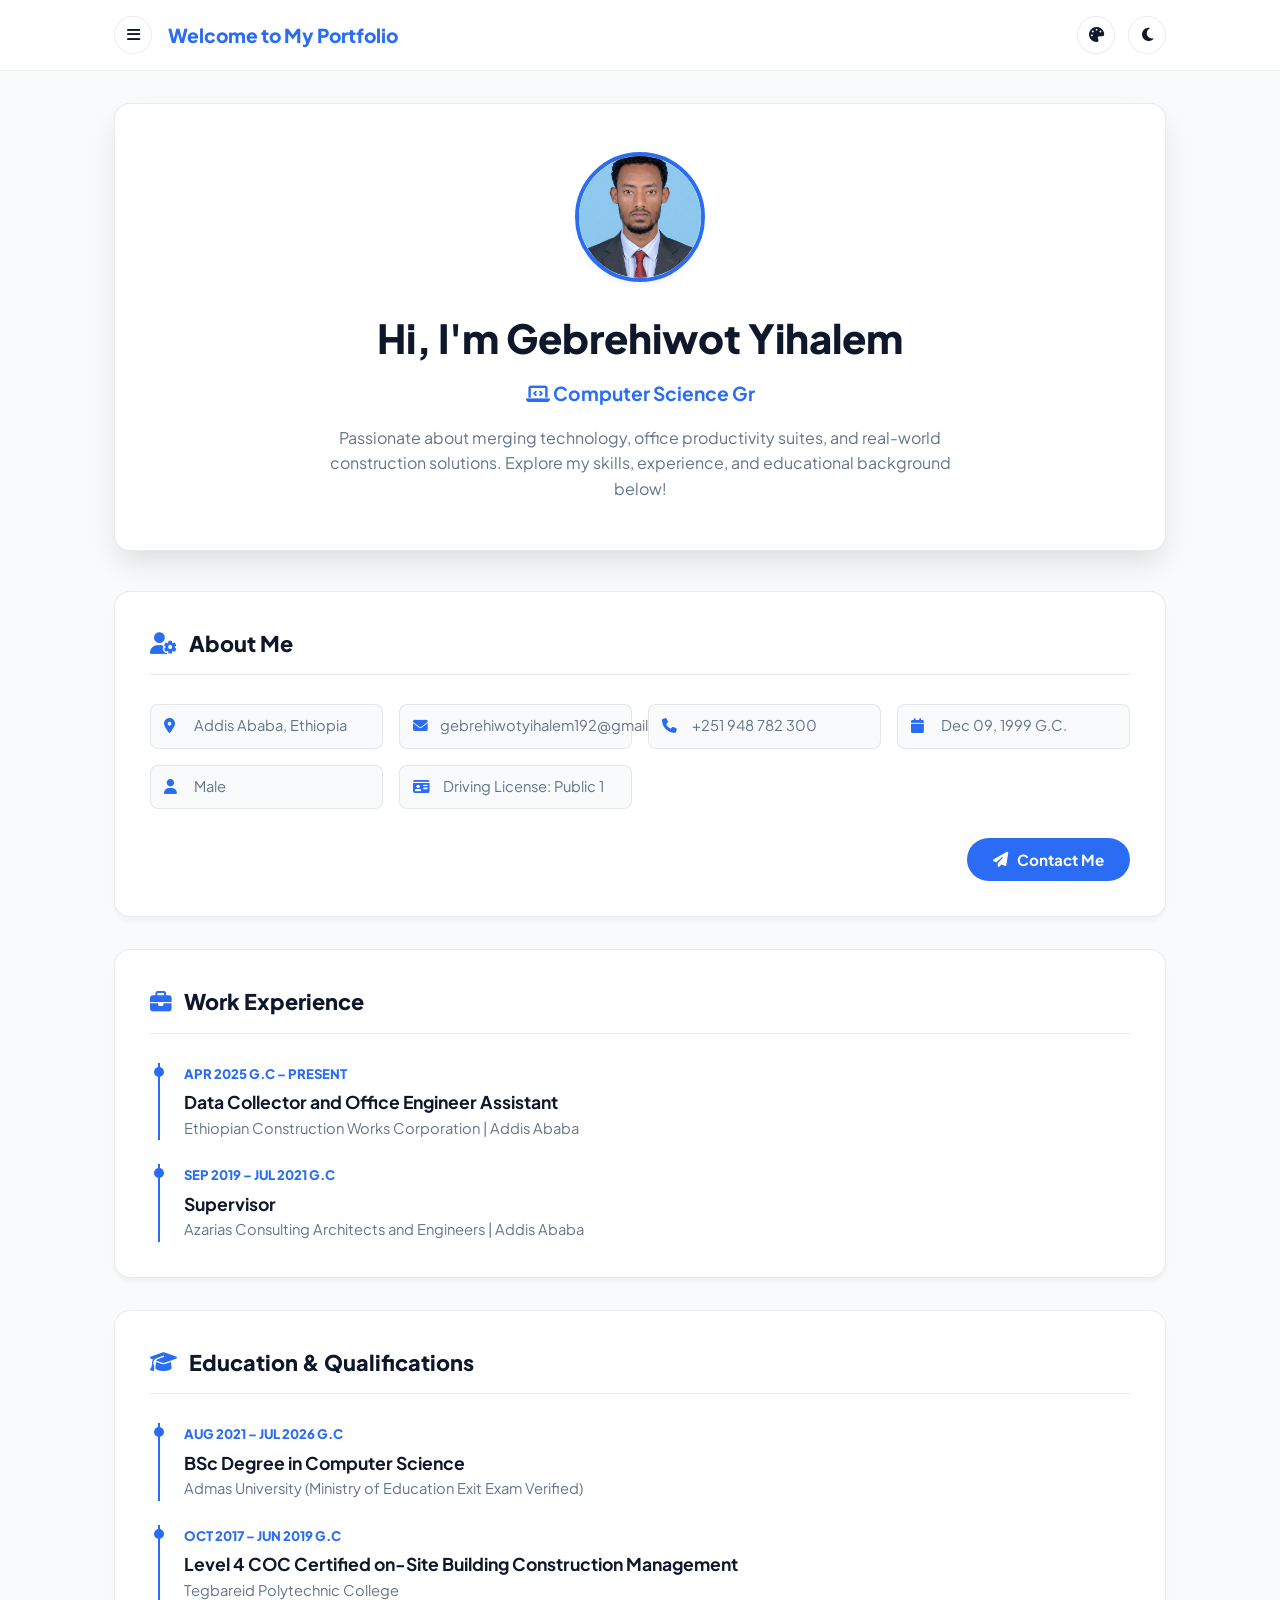
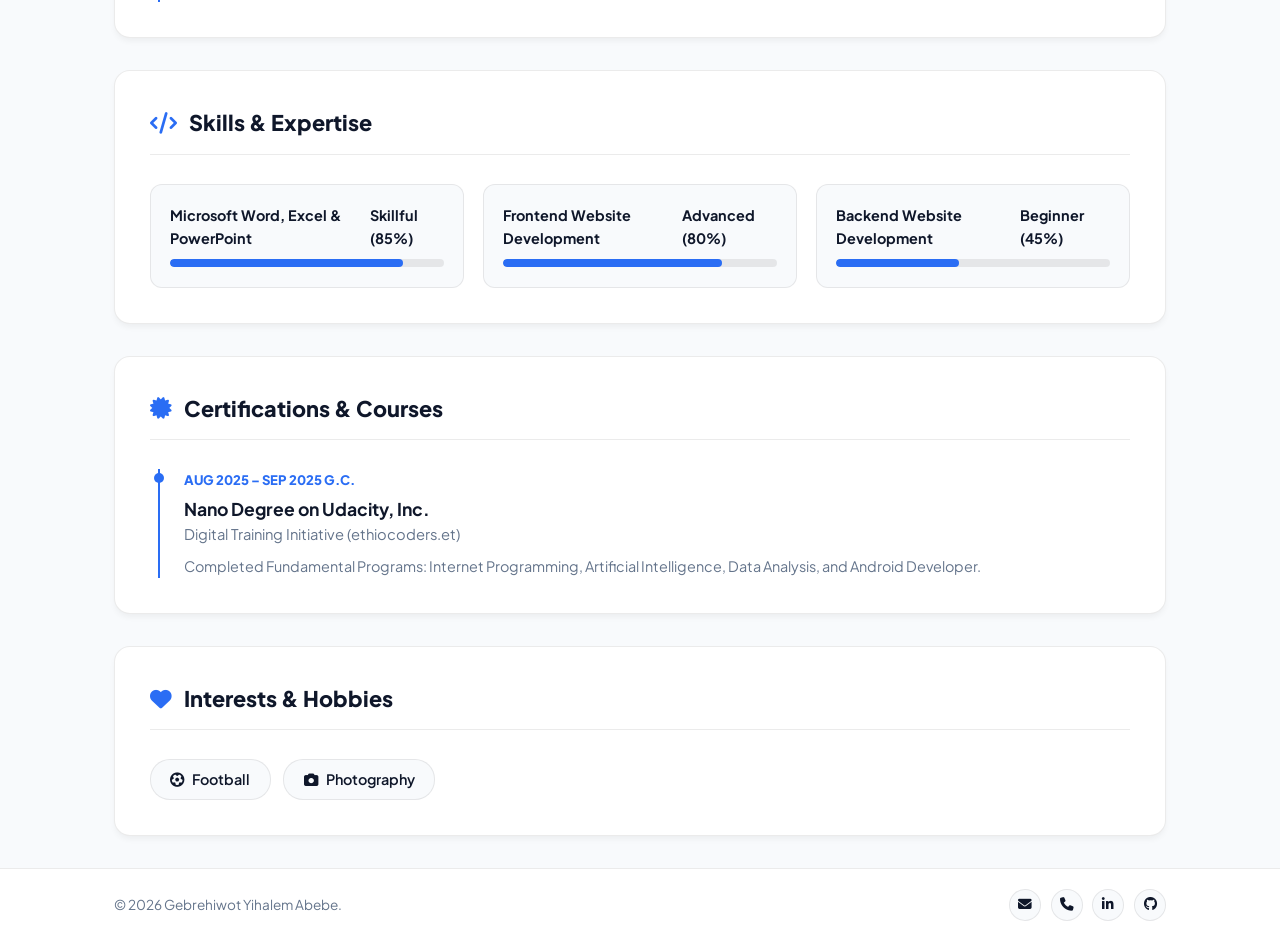
==== commit 60ea7f1c: "Update index.html" ====
--- a/index.html
+++ b/index.html
@@ -4,568 +4,10 @@
     <meta charset="UTF-8">
     <meta name="viewport" content="width=device-width, initial-scale=1.0">
     <title>Gebrehiwot Yihalem Abebe | Portfolio</title>
+    <!-- External CSS -->
     <link rel="stylesheet" href="https://cdnjs.cloudflare.com/ajax/libs/font-awesome/6.4.0/css/all.min.css">
     <link href="https://fonts.googleapis.com/css2?family=Plus+Jakarta+Sans:wght@300;400;500;600;700;800&display=swap" rel="stylesheet">
-    
-    <style>
-        :root {
-            --hue: 220; 
-            --primary: hsl(var(--hue), 90%, 56%);
-            --primary-dark: hsl(var(--hue), 85%, 40%);
-            --accent: hsl(calc(var(--hue) + 120), 90%, 55%);
-            --bg-body: #f8fafc;
-            --bg-card: #ffffff;
-            --bg-glass: rgba(255, 255, 255, 0.9);
-            --text-main: #0f172a;
-            --text-muted: #64748b;
-            --border: rgba(0, 0, 0, 0.08);
-            --shadow-sm: 0 4px 6px -1px rgba(0, 0, 0, 0.05);
-            --shadow-lg: 0 15px 30px -5px rgba(0, 0, 0, 0.12);
-            --radius: 16px;
-            --transition: all 0.3s ease;
-        }
-
-        [data-theme="dark"] {
-            --bg-body: #090d16;
-            --bg-card: #131b2e;
-            --bg-glass: rgba(19, 27, 46, 0.9);
-            --text-main: #f8fafc;
-            --text-muted: #94a3b8;
-            --border: rgba(255, 255, 255, 0.08);
-            --shadow-sm: 0 4px 6px -1px rgba(0, 0, 0, 0.4);
-            --shadow-lg: 0 15px 35px -5px rgba(0, 0, 0, 0.6);
-        }
-
-        * {
-            box-sizing: border-box;
-            margin: 0;
-            padding: 0;
-            font-family: 'Plus Jakarta Sans', sans-serif;
-            scroll-behavior: smooth;
-        }
-
-        body {
-            background-color: var(--bg-body);
-            color: var(--text-main);
-            line-height: 1.6;
-            transition: background-color 0.4s ease, color 0.4s ease;
-        }
-
-        /* Scroll Progress Bar */
-        .scroll-progress {
-            position: fixed;
-            top: 0;
-            left: 0;
-            height: 4px;
-            background: linear-gradient(90deg, var(--primary), var(--accent));
-            width: 0%;
-            z-index: 9999;
-            transition: width 0.1s ease;
-        }
-
-        /* Navigation */
-        nav {
-            background: var(--bg-glass);
-            backdrop-filter: blur(12px);
-            position: sticky;
-            top: 0;
-            z-index: 1000;
-            border-bottom: 1px solid var(--border);
-        }
-
-        .nav-container {
-            max-width: 1100px;
-            margin: 0 auto;
-            display: flex;
-            justify-content: space-between;
-            align-items: center;
-            padding: 1rem 1.5rem;
-        }
-
-        .nav-left {
-            display: flex;
-            align-items: center;
-            gap: 1rem;
-        }
-
-        .logo {
-            font-size: 1.2rem;
-            font-weight: 800;
-            color: var(--primary);
-            text-decoration: none;
-        }
-
-        .nav-controls {
-            display: flex;
-            align-items: center;
-            gap: 0.8rem;
-        }
-
-        /* Dropdown menu (Left Aligned) */
-        .menu-dropdown {
-            position: relative;
-        }
-
-        .dots-btn, .theme-toggle, .color-picker-btn {
-            background: var(--bg-card);
-            border: 1px solid var(--border);
-            color: var(--text-main);
-            width: 38px;
-            height: 38px;
-            border-radius: 50%;
-            cursor: pointer;
-            display: flex;
-            align-items: center;
-            justify-content: center;
-            font-size: 0.95rem;
-            transition: var(--transition);
-        }
-
-        .dots-btn:hover, .theme-toggle:hover, .color-picker-btn:hover {
-            border-color: var(--primary);
-            color: var(--primary);
-            transform: scale(1.05);
-        }
-
-        .nav-links {
-            display: none;
-            position: absolute;
-            left: 0;
-            top: 48px;
-            background: var(--bg-card);
-            border: 1px solid var(--border);
-            border-radius: var(--radius);
-            box-shadow: var(--shadow-lg);
-            list-style: none;
-            padding: 0.5rem 0;
-            min-width: 200px;
-            z-index: 1001;
-        }
-
-        .nav-links.show {
-            display: block;
-        }
-
-        .nav-links li a {
-            display: flex;
-            align-items: center;
-            gap: 0.75rem;
-            padding: 0.6rem 1.2rem;
-            text-decoration: none;
-            color: var(--text-muted);
-            font-weight: 600;
-            font-size: 0.95rem;
-            transition: var(--transition);
-        }
-
-        .nav-links li a i {
-            width: 18px;
-            text-align: center;
-        }
-
-        .nav-links li a:hover, .nav-links li a.active {
-            color: var(--primary);
-            background: var(--bg-body);
-        }
-
-        /* Container & Sections */
-        .container {
-            max-width: 1100px;
-            margin: 2rem auto;
-            padding: 0 1.5rem;
-        }
-
-        /* Hero / Profile View */
-        .hero {
-            background: var(--bg-card);
-            border-radius: var(--radius);
-            padding: 3rem 2rem;
-            display: flex;
-            flex-direction: column;
-            align-items: center;
-            text-align: center;
-            box-shadow: var(--shadow-lg);
-            border: 1px solid var(--border);
-            margin-bottom: 2.5rem;
-        }
-
-        .hero-avatar {
-            width: 130px;
-            height: 130px;
-            margin-bottom: 1.5rem;
-            border-radius: 50%;
-            border: 4px solid var(--primary);
-            overflow: hidden;
-            box-shadow: var(--shadow-sm);
-        }
-
-        .hero-avatar img {
-            width: 100%;
-            height: 100%;
-            object-fit: cover;
-        }
-
-        .hero-content h1 {
-            font-size: 2.5rem;
-            font-weight: 800;
-            color: var(--text-main);
-            margin-bottom: 0.5rem;
-        }
-
-        .hero-content h3 {
-            font-size: 1.2rem;
-            color: var(--primary);
-            font-weight: 700;
-            margin-bottom: 1rem;
-        }
-
-        .welcome-desc {
-            max-width: 650px;
-            margin: 0 auto;
-            color: var(--text-muted);
-            font-size: 1rem;
-            line-height: 1.6;
-        }
-
-        /* About Section */
-        .about-details {
-            width: 100%;
-        }
-
-        .about-actions {
-            margin-top: 1.8rem;
-            display: flex;
-            justify-content: flex-end;
-        }
-
-        .info-grid {
-            display: grid;
-            grid-template-columns: repeat(auto-fit, minmax(220px, 1fr));
-            gap: 1rem;
-        }
-
-        .info-item {
-            display: flex;
-            align-items: center;
-            gap: 0.75rem;
-            font-size: 0.92rem;
-            color: var(--text-muted);
-            padding: 0.6rem 0.8rem;
-            border-radius: 8px;
-            background: var(--bg-body);
-            border: 1px solid var(--border);
-        }
-
-        .info-item i {
-            color: var(--primary);
-            width: 18px;
-        }
-
-        /* Buttons */
-        .btn {
-            padding: 0.75rem 1.6rem;
-            border-radius: 30px;
-            font-weight: 700;
-            font-size: 0.95rem;
-            text-decoration: none;
-            border: none;
-            cursor: pointer;
-            display: inline-flex;
-            align-items: center;
-            gap: 0.6rem;
-            transition: var(--transition);
-        }
-
-        .btn-primary {
-            background: var(--primary);
-            color: #fff;
-        }
-
-        .btn-primary:hover {
-            background: var(--primary-dark);
-        }
-
-        .section {
-            background: var(--bg-card);
-            border-radius: var(--radius);
-            padding: 2.2rem;
-            margin-bottom: 2rem;
-            box-shadow: var(--shadow-sm);
-            border: 1px solid var(--border);
-            opacity: 0;
-            transform: translateY(20px);
-            transition: var(--transition);
-        }
-
-        .section.visible {
-            opacity: 1;
-            transform: translateY(0);
-        }
-
-        .section-title {
-            font-size: 1.35rem;
-            font-weight: 800;
-            color: var(--text-main);
-            border-bottom: 1px solid var(--border);
-            padding-bottom: 0.8rem;
-            margin-bottom: 1.8rem;
-            display: flex;
-            align-items: center;
-            gap: 0.75rem;
-        }
-
-        .section-title i {
-            color: var(--primary);
-        }
-
-        /* Timeline & Skills Views */
-        .timeline-item {
-            border-left: 2px solid var(--primary);
-            padding-left: 1.5rem;
-            margin-left: 0.5rem;
-            position: relative;
-            margin-bottom: 1.5rem;
-        }
-
-        .timeline-item:last-child { 
-            margin-bottom: 0; 
-        }
-
-        .timeline-item::before {
-            content: '';
-            position: absolute;
-            left: -6px;
-            top: 4px;
-            width: 10px;
-            height: 10px;
-            border-radius: 50%;
-            background: var(--primary);
-        }
-
-        .timeline-meta {
-            font-size: 0.82rem;
-            color: var(--primary);
-            font-weight: 800;
-            text-transform: uppercase;
-            margin-bottom: 0.3rem;
-        }
-
-        .timeline-title {
-            font-size: 1.1rem;
-            font-weight: 700;
-            color: var(--text-main);
-        }
-
-        .timeline-sub {
-            font-size: 0.92rem;
-            color: var(--text-muted);
-        }
-
-        .skills-container {
-            display: grid;
-            grid-template-columns: repeat(auto-fit, minmax(280px, 1fr));
-            gap: 1.2rem;
-        }
-
-        .skill-card {
-            background: var(--bg-body);
-            padding: 1.2rem;
-            border-radius: calc(var(--radius) - 4px);
-            border: 1px solid var(--border);
-        }
-
-        .skill-info {
-            display: flex;
-            justify-content: space-between;
-            margin-bottom: 0.6rem;
-            font-weight: 700;
-            font-size: 0.9rem;
-        }
-
-        .progress-bar {
-            width: 100%;
-            height: 8px;
-            background: var(--border);
-            border-radius: 10px;
-            overflow: hidden;
-        }
-
-        .progress-fill {
-            height: 100%;
-            background: var(--primary);
-            border-radius: 10px;
-            width: 0%;
-            transition: width 1.2s ease;
-        }
-
-        .interests-tags {
-            display: flex;
-            gap: 0.8rem;
-            flex-wrap: wrap;
-        }
-
-        .tag {
-            background: var(--bg-body);
-            color: var(--text-main);
-            padding: 0.5rem 1.2rem;
-            border-radius: 20px;
-            font-weight: 600;
-            font-size: 0.9rem;
-            display: flex;
-            align-items: center;
-            gap: 0.5rem;
-            border: 1px solid var(--border);
-        }
-
-        /* Footer */
-        footer {
-            background: var(--bg-card);
-            border-top: 1px solid var(--border);
-            padding: 1.2rem 0;
-            margin-top: 2rem;
-        }
-
-        .footer-container {
-            max-width: 1100px;
-            margin: 0 auto;
-            padding: 0 1.5rem;
-            display: flex;
-            justify-content: space-between;
-            align-items: center;
-            flex-wrap: wrap;
-            gap: 1rem;
-            font-size: 0.85rem;
-            color: var(--text-muted);
-        }
-
-        .footer-socials {
-            display: flex;
-            gap: 0.6rem;
-        }
-
-        .social-icon {
-            width: 32px;
-            height: 32px;
-            border-radius: 50%;
-            background: var(--bg-body);
-            border: 1px solid var(--border);
-            color: var(--text-main);
-            display: flex;
-            align-items: center;
-            justify-content: center;
-            text-decoration: none;
-            font-size: 0.85rem;
-            transition: var(--transition);
-        }
-
-        .social-icon:hover {
-            background: var(--primary);
-            color: #fff;
-            border-color: var(--primary);
-        }
-
-        /* Back to Top - Middle Screen Bottom Alignment */
-        .back-to-top {
-            position: fixed;
-            bottom: 2rem;
-            left: 50%;
-            transform: translateX(-50%) translateY(20px);
-            width: 42px;
-            height: 42px;
-            background: var(--primary);
-            color: #fff;
-            border-radius: 50%;
-            border: none;
-            font-size: 1rem;
-            cursor: pointer;
-            box-shadow: var(--shadow-lg);
-            opacity: 0;
-            transition: var(--transition);
-            z-index: 1000;
-        }
-
-        .back-to-top.visible {
-            opacity: 1;
-            transform: translateX(-50%) translateY(0);
-        }
-
-        .back-to-top:hover {
-            background: var(--primary-dark);
-            transform: translateX(-50%) translateY(-4px);
-        }
-
-        /* Contact Modal */
-        .modal {
-            display: none;
-            position: fixed;
-            top: 0;
-            left: 0;
-            width: 100%;
-            height: 100%;
-            background: rgba(0, 0, 0, 0.5);
-            z-index: 2000;
-            align-items: center;
-            justify-content: center;
-        }
-
-        .modal.active {
-            display: flex;
-        }
-
-        .modal-content {
-            background: var(--bg-card);
-            border-radius: var(--radius);
-            padding: 2rem;
-            width: 90%;
-            max-width: 480px;
-            position: relative;
-            border: 1px solid var(--border);
-            box-shadow: var(--shadow-lg);
-        }
-
-        .close-btn {
-            position: absolute;
-            top: 1rem;
-            right: 1.2rem;
-            font-size: 1.4rem;
-            cursor: pointer;
-            color: var(--text-muted);
-        }
-
-        .contact-form {
-            display: flex;
-            flex-direction: column;
-            gap: 1rem;
-            margin-top: 1.2rem;
-        }
-
-        .form-group {
-            display: flex;
-            flex-direction: column;
-            gap: 0.3rem;
-        }
-
-        .form-group input, .form-group textarea {
-            padding: 0.75rem;
-            border-radius: 8px;
-            border: 1px solid var(--border);
-            background: var(--bg-body);
-            color: var(--text-main);
-            outline: none;
-            font-size: 0.95rem;
-        }
-
-        .form-group input:focus, .form-group textarea:focus {
-            border-color: var(--primary);
-        }
-
-        @media (max-width: 768px) {
-            .footer-container {
-                flex-direction: column;
-                text-align: center;
-            }
-        }
-    </style>
+    <link rel="stylesheet" href="style.css">
 </head>
 <body>
     
@@ -581,11 +23,9 @@
             <!-- Left Header Group: Menu Icon + Logo -->
             <div class="nav-left">
                 <div class="menu-dropdown">
-                    <!-- Updated to standard hamburger menu icon -->
                     <button class="dots-btn" id="dotsBtn" title="Menu">
                         <i class="fa-solid fa-bars"></i>
                     </button>
-                    <!-- Added matching icons to all navigation links -->
                     <ul class="nav-links" id="navLinks">
                         <li><a href="#home" class="active"><i class="fa-solid fa-house"></i> Home</a></li>
                         <li><a href="#about"><i class="fa-solid fa-user-gear"></i> About</a></li>
@@ -596,18 +36,16 @@
                     </ul>
                 </div>
                 <a href="#home" class="logo">
-                    Welcome to my portfolio
+                    Welcome to My Portfolio
                 </a>
             </div>
 
             <!-- Right Header Group: Theme Controls -->
             <div class="nav-controls">
-                <!-- Random Color Theme Switcher Icon -->
                 <button class="color-picker-btn" id="colorPickerBtn" title="Randomize Accent Color">
                     <i class="fa-solid fa-palette"></i>
                 </button>
 
-                <!-- Light/Dark Mode Toggle -->
                 <button class="theme-toggle" id="themeToggle" title="Toggle Light/Dark Mode">
                     <i class="fa-solid fa-moon"></i>
                 </button>
@@ -747,129 +185,7 @@
         </div>
     </footer>
 
-    <script>
-        // Dynamic year in footer
-        document.getElementById('currentYear').textContent = new Date().getFullYear();
-
-        // Theme & Hue Persistence
-        const savedTheme = localStorage.getItem('portfolioTheme');
-        const savedHue = localStorage.getItem('portfolioHue');
-        
-        if (savedTheme === 'dark') {
-            document.documentElement.setAttribute('data-theme', 'dark');
-            document.querySelector('#themeToggle i').className = 'fa-solid fa-sun';
-        }
-        if (savedHue) {
-            document.documentElement.style.setProperty('--hue', savedHue);
-        }
-
-        // Toggle Theme
-        const themeToggleBtn = document.getElementById('themeToggle');
-        themeToggleBtn.addEventListener('click', () => {
-            const isDark = document.documentElement.getAttribute('data-theme') === 'dark';
-            if (isDark) {
-                document.documentElement.removeAttribute('data-theme');
-                themeToggleBtn.querySelector('i').className = 'fa-solid fa-moon';
-                localStorage.setItem('portfolioTheme', 'light');
-            } else {
-                document.documentElement.setAttribute('data-theme', 'dark');
-                themeToggleBtn.querySelector('i').className = 'fa-solid fa-sun';
-                localStorage.setItem('portfolioTheme', 'dark');
-            }
-        });
-
-        // Random Color Theme Switcher
-        const colorPickerBtn = document.getElementById('colorPickerBtn');
-        colorPickerBtn.addEventListener('click', () => {
-            const randomHue = Math.floor(Math.random() * 360);
-            document.documentElement.style.setProperty('--hue', randomHue);
-            localStorage.setItem('portfolioHue', randomHue);
-        });
-
-        // Dropdown Menu Toggle
-        const dotsBtn = document.getElementById('dotsBtn');
-        const navLinks = document.getElementById('navLinks');
-
-        dotsBtn.addEventListener('click', (e) => {
-            e.stopPropagation();
-            navLinks.classList.toggle('show');
-        });
-
-        document.addEventListener('click', () => {
-            navLinks.classList.remove('show');
-        });
-
-        // Typewriter Effect
-        const roles = [
-            "Computer Science Graduate", 
-            "Construction Management Specialist", 
-            "Frontend Web Developer",
-            "MS Office Suite Specialist"
-        ];
-        let roleIndex = 0;
-        let charIndex = 0;
-        let isDeleting = false;
-        const typewriterEl = document.getElementById("typewriterText");
-
-        function typeEffect() {
-            const currentRole = roles[roleIndex];
-            if (isDeleting) {
-                typewriterEl.textContent = currentRole.substring(0, charIndex - 1);
-                charIndex--;
-            } else {
-                typewriterEl.textContent = currentRole.substring(0, charIndex + 1);
-                charIndex++;
-            }
-
-            let typeSpeed = isDeleting ? 40 : 80;
-            if (!isDeleting && charIndex === currentRole.length) {
-                typeSpeed = 1800; 
-                isDeleting = true;
-            } else if (isDeleting && charIndex === 0) {
-                isDeleting = false;
-                roleIndex = (roleIndex + 1) % roles.length;
-                typeSpeed = 400;
-            }
-            setTimeout(typeEffect, typeSpeed);
-        }
-        document.addEventListener("DOMContentLoaded", typeEffect);
-
-        // Scroll Progress & Back to Top
-        const scrollProgress = document.getElementById('scrollProgress');
-        const backToTop = document.getElementById('backToTop');
-        
-        window.addEventListener('scroll', () => {
-            const scrollTop = document.documentElement.scrollTop;
-            const scrollHeight = document.documentElement.scrollHeight - document.documentElement.clientHeight;
-            scrollProgress.style.width = `${(scrollTop / scrollHeight) * 100}%`;
-
-            if (scrollTop > 300) backToTop.classList.add('visible');
-            else backToTop.classList.remove('visible');
-        });
-
-        backToTop.addEventListener('click', () => {
-            window.scrollTo({ top: 0, behavior: 'smooth' });
-        });
-
-        // Section Scroll Animations & Progress Fill
-        const observer = new IntersectionObserver((entries) => {
-            entries.forEach(entry => {
-                if (entry.isIntersecting) {
-                    entry.target.classList.add('visible');
-                    entry.target.querySelectorAll('.progress-fill').forEach(fill => {
-                        fill.style.width = fill.getAttribute('data-progress');
-                    });
-                }
-            });
-        }, { threshold: 0.1 });
-
-        document.querySelectorAll('.section').forEach(section => observer.observe(section));
-
-        // Contact Modal Toggle
-        const contactModal = document.getElementById('contactModal');
-        document.getElementById('openContact').addEventListener('click', () => contactModal.classList.add('active'));
-        document.getElementById('closeContact').addEventListener('click', () => contactModal.classList.remove('active'));
-        window.addEventListener('click', (e) => { if (e.target === contactModal) contactModal.classList.remove('active'); });
-    </script>
+    <!-- External JavaScript -->
+    <script src="script.js"></script>
 </body>
 </html>
--- a/style.css
+++ b/style.css
@@ -0,0 +1,557 @@
+:root {
+    --hue: 220; 
+    --primary: hsl(var(--hue), 90%, 56%);
+    --primary-dark: hsl(var(--hue), 85%, 40%);
+    --accent: hsl(calc(var(--hue) + 120), 90%, 55%);
+    --bg-body: #f8fafc;
+    --bg-card: #ffffff;
+    --bg-glass: rgba(255, 255, 255, 0.9);
+    --text-main: #0f172a;
+    --text-muted: #64748b;
+    --border: rgba(0, 0, 0, 0.08);
+    --shadow-sm: 0 4px 6px -1px rgba(0, 0, 0, 0.05);
+    --shadow-lg: 0 15px 30px -5px rgba(0, 0, 0, 0.12);
+    --radius: 16px;
+    --transition: all 0.3s ease;
+}
+
+[data-theme="dark"] {
+    --bg-body: #090d16;
+    --bg-card: #131b2e;
+    --bg-glass: rgba(19, 27, 46, 0.9);
+    --text-main: #f8fafc;
+    --text-muted: #94a3b8;
+    --border: rgba(255, 255, 255, 0.08);
+    --shadow-sm: 0 4px 6px -1px rgba(0, 0, 0, 0.4);
+    --shadow-lg: 0 15px 35px -5px rgba(0, 0, 0, 0.6);
+}
+
+* {
+    box-sizing: border-box;
+    margin: 0;
+    padding: 0;
+    font-family: 'Plus Jakarta Sans', sans-serif;
+    scroll-behavior: smooth;
+}
+
+body {
+    background-color: var(--bg-body);
+    color: var(--text-main);
+    line-height: 1.6;
+    transition: background-color 0.4s ease, color 0.4s ease;
+}
+
+/* Scroll Progress Bar */
+.scroll-progress {
+    position: fixed;
+    top: 0;
+    left: 0;
+    height: 4px;
+    background: linear-gradient(90deg, var(--primary), var(--accent));
+    width: 0%;
+    z-index: 9999;
+    transition: width 0.1s ease;
+}
+
+/* Navigation */
+nav {
+    background: var(--bg-glass);
+    backdrop-filter: blur(12px);
+    position: sticky;
+    top: 0;
+    z-index: 1000;
+    border-bottom: 1px solid var(--border);
+}
+
+.nav-container {
+    max-width: 1100px;
+    margin: 0 auto;
+    display: flex;
+    justify-content: space-between;
+    align-items: center;
+    padding: 1rem 1.5rem;
+}
+
+.nav-left {
+    display: flex;
+    align-items: center;
+    gap: 1rem;
+}
+
+.logo {
+    font-size: 1.2rem;
+    font-weight: 800;
+    color: var(--primary);
+    text-decoration: none;
+}
+
+.nav-controls {
+    display: flex;
+    align-items: center;
+    gap: 0.8rem;
+}
+
+/* Dropdown menu (Left Aligned) */
+.menu-dropdown {
+    position: relative;
+}
+
+.dots-btn, .theme-toggle, .color-picker-btn {
+    background: var(--bg-card);
+    border: 1px solid var(--border);
+    color: var(--text-main);
+    width: 38px;
+    height: 38px;
+    border-radius: 50%;
+    cursor: pointer;
+    display: flex;
+    align-items: center;
+    justify-content: center;
+    font-size: 0.95rem;
+    transition: var(--transition);
+}
+
+.dots-btn:hover, .theme-toggle:hover, .color-picker-btn:hover {
+    border-color: var(--primary);
+    color: var(--primary);
+    transform: scale(1.05);
+}
+
+.nav-links {
+    display: none;
+    position: absolute;
+    left: 0;
+    top: 48px;
+    background: var(--bg-card);
+    border: 1px solid var(--border);
+    border-radius: var(--radius);
+    box-shadow: var(--shadow-lg);
+    list-style: none;
+    padding: 0.5rem 0;
+    min-width: 200px;
+    z-index: 1001;
+}
+
+.nav-links.show {
+    display: block;
+}
+
+.nav-links li a {
+    display: flex;
+    align-items: center;
+    gap: 0.75rem;
+    padding: 0.6rem 1.2rem;
+    text-decoration: none;
+    color: var(--text-muted);
+    font-weight: 600;
+    font-size: 0.95rem;
+    transition: var(--transition);
+}
+
+.nav-links li a i {
+    width: 18px;
+    text-align: center;
+}
+
+.nav-links li a:hover, .nav-links li a.active {
+    color: var(--primary);
+    background: var(--bg-body);
+}
+
+/* Container & Sections */
+.container {
+    max-width: 1100px;
+    margin: 2rem auto;
+    padding: 0 1.5rem;
+}
+
+/* Hero / Profile View */
+.hero {
+    background: var(--bg-card);
+    border-radius: var(--radius);
+    padding: 3rem 2rem;
+    display: flex;
+    flex-direction: column;
+    align-items: center;
+    text-align: center;
+    box-shadow: var(--shadow-lg);
+    border: 1px solid var(--border);
+    margin-bottom: 2.5rem;
+}
+
+.hero-avatar {
+    width: 130px;
+    height: 130px;
+    margin-bottom: 1.5rem;
+    border-radius: 50%;
+    border: 4px solid var(--primary);
+    overflow: hidden;
+    box-shadow: var(--shadow-sm);
+}
+
+.hero-avatar img {
+    width: 100%;
+    height: 100%;
+    object-fit: cover;
+}
+
+.hero-content h1 {
+    font-size: 2.5rem;
+    font-weight: 800;
+    color: var(--text-main);
+    margin-bottom: 0.5rem;
+}
+
+.hero-content h3 {
+    font-size: 1.2rem;
+    color: var(--primary);
+    font-weight: 700;
+    margin-bottom: 1rem;
+}
+
+.welcome-desc {
+    max-width: 650px;
+    margin: 0 auto;
+    color: var(--text-muted);
+    font-size: 1rem;
+    line-height: 1.6;
+}
+
+/* About Section */
+.about-details {
+    width: 100%;
+}
+
+.about-actions {
+    margin-top: 1.8rem;
+    display: flex;
+    justify-content: flex-end;
+}
+
+.info-grid {
+    display: grid;
+    grid-template-columns: repeat(auto-fit, minmax(220px, 1fr));
+    gap: 1rem;
+}
+
+.info-item {
+    display: flex;
+    align-items: center;
+    gap: 0.75rem;
+    font-size: 0.92rem;
+    color: var(--text-muted);
+    padding: 0.6rem 0.8rem;
+    border-radius: 8px;
+    background: var(--bg-body);
+    border: 1px solid var(--border);
+}
+
+.info-item i {
+    color: var(--primary);
+    width: 18px;
+}
+
+/* Buttons */
+.btn {
+    padding: 0.75rem 1.6rem;
+    border-radius: 30px;
+    font-weight: 700;
+    font-size: 0.95rem;
+    text-decoration: none;
+    border: none;
+    cursor: pointer;
+    display: inline-flex;
+    align-items: center;
+    gap: 0.6rem;
+    transition: var(--transition);
+}
+
+.btn-primary {
+    background: var(--primary);
+    color: #fff;
+}
+
+.btn-primary:hover {
+    background: var(--primary-dark);
+}
+
+.section {
+    background: var(--bg-card);
+    border-radius: var(--radius);
+    padding: 2.2rem;
+    margin-bottom: 2rem;
+    box-shadow: var(--shadow-sm);
+    border: 1px solid var(--border);
+    opacity: 0;
+    transform: translateY(20px);
+    transition: var(--transition);
+}
+
+.section.visible {
+    opacity: 1;
+    transform: translateY(0);
+}
+
+.section-title {
+    font-size: 1.35rem;
+    font-weight: 800;
+    color: var(--text-main);
+    border-bottom: 1px solid var(--border);
+    padding-bottom: 0.8rem;
+    margin-bottom: 1.8rem;
+    display: flex;
+    align-items: center;
+    gap: 0.75rem;
+}
+
+.section-title i {
+    color: var(--primary);
+}
+
+/* Timeline & Skills Views */
+.timeline-item {
+    border-left: 2px solid var(--primary);
+    padding-left: 1.5rem;
+    margin-left: 0.5rem;
+    position: relative;
+    margin-bottom: 1.5rem;
+}
+
+.timeline-item:last-child { 
+    margin-bottom: 0; 
+}
+
+.timeline-item::before {
+    content: '';
+    position: absolute;
+    left: -6px;
+    top: 4px;
+    width: 10px;
+    height: 10px;
+    border-radius: 50%;
+    background: var(--primary);
+}
+
+.timeline-meta {
+    font-size: 0.82rem;
+    color: var(--primary);
+    font-weight: 800;
+    text-transform: uppercase;
+    margin-bottom: 0.3rem;
+}
+
+.timeline-title {
+    font-size: 1.1rem;
+    font-weight: 700;
+    color: var(--text-main);
+}
+
+.timeline-sub {
+    font-size: 0.92rem;
+    color: var(--text-muted);
+}
+
+.skills-container {
+    display: grid;
+    grid-template-columns: repeat(auto-fit, minmax(280px, 1fr));
+    gap: 1.2rem;
+}
+
+.skill-card {
+    background: var(--bg-body);
+    padding: 1.2rem;
+    border-radius: calc(var(--radius) - 4px);
+    border: 1px solid var(--border);
+}
+
+.skill-info {
+    display: flex;
+    justify-content: space-between;
+    margin-bottom: 0.6rem;
+    font-weight: 700;
+    font-size: 0.9rem;
+}
+
+.progress-bar {
+    width: 100%;
+    height: 8px;
+    background: var(--border);
+    border-radius: 10px;
+    overflow: hidden;
+}
+
+.progress-fill {
+    height: 100%;
+    background: var(--primary);
+    border-radius: 10px;
+    width: 0%;
+    transition: width 1.2s ease;
+}
+
+.interests-tags {
+    display: flex;
+    gap: 0.8rem;
+    flex-wrap: wrap;
+}
+
+.tag {
+    background: var(--bg-body);
+    color: var(--text-main);
+    padding: 0.5rem 1.2rem;
+    border-radius: 20px;
+    font-weight: 600;
+    font-size: 0.9rem;
+    display: flex;
+    align-items: center;
+    gap: 0.5rem;
+    border: 1px solid var(--border);
+}
+
+/* Footer */
+footer {
+    background: var(--bg-card);
+    border-top: 1px solid var(--border);
+    padding: 1.2rem 0;
+    margin-top: 2rem;
+}
+
+.footer-container {
+    max-width: 1100px;
+    margin: 0 auto;
+    padding: 0 1.5rem;
+    display: flex;
+    justify-content: space-between;
+    align-items: center;
+    flex-wrap: wrap;
+    gap: 1rem;
+    font-size: 0.85rem;
+    color: var(--text-muted);
+}
+
+.footer-socials {
+    display: flex;
+    gap: 0.6rem;
+}
+
+.social-icon {
+    width: 32px;
+    height: 32px;
+    border-radius: 50%;
+    background: var(--bg-body);
+    border: 1px solid var(--border);
+    color: var(--text-main);
+    display: flex;
+    align-items: center;
+    justify-content: center;
+    text-decoration: none;
+    font-size: 0.85rem;
+    transition: var(--transition);
+}
+
+.social-icon:hover {
+    background: var(--primary);
+    color: #fff;
+    border-color: var(--primary);
+}
+
+/* Back to Top - Middle Screen Bottom Alignment */
+.back-to-top {
+    position: fixed;
+    bottom: 2rem;
+    left: 50%;
+    transform: translateX(-50%) translateY(20px);
+    width: 42px;
+    height: 42px;
+    background: var(--primary);
+    color: #fff;
+    border-radius: 50%;
+    border: none;
+    font-size: 1rem;
+    cursor: pointer;
+    box-shadow: var(--shadow-lg);
+    opacity: 0;
+    transition: var(--transition);
+    z-index: 1000;
+}
+
+.back-to-top.visible {
+    opacity: 1;
+    transform: translateX(-50%) translateY(0);
+}
+
+.back-to-top:hover {
+    background: var(--primary-dark);
+    transform: translateX(-50%) translateY(-4px);
+}
+
+/* Contact Modal */
+.modal {
+    display: none;
+    position: fixed;
+    top: 0;
+    left: 0;
+    width: 100%;
+    height: 100%;
+    background: rgba(0, 0, 0, 0.5);
+    z-index: 2000;
+    align-items: center;
+    justify-content: center;
+}
+
+.modal.active {
+    display: flex;
+}
+
+.modal-content {
+    background: var(--bg-card);
+    border-radius: var(--radius);
+    padding: 2rem;
+    width: 90%;
+    max-width: 480px;
+    position: relative;
+    border: 1px solid var(--border);
+    box-shadow: var(--shadow-lg);
+}
+
+.close-btn {
+    position: absolute;
+    top: 1rem;
+    right: 1.2rem;
+    font-size: 1.4rem;
+    cursor: pointer;
+    color: var(--text-muted);
+}
+
+.contact-form {
+    display: flex;
+    flex-direction: column;
+    gap: 1rem;
+    margin-top: 1.2rem;
+}
+
+.form-group {
+    display: flex;
+    flex-direction: column;
+    gap: 0.3rem;
+}
+
+.form-group input, .form-group textarea {
+    padding: 0.75rem;
+    border-radius: 8px;
+    border: 1px solid var(--border);
+    background: var(--bg-body);
+    color: var(--text-main);
+    outline: none;
+    font-size: 0.95rem;
+}
+
+.form-group input:focus, .form-group textarea:focus {
+    border-color: var(--primary);
+}
+
+@media (max-width: 768px) {
+    .footer-container {
+        flex-direction: column;
+        text-align: center;
+    }
+}
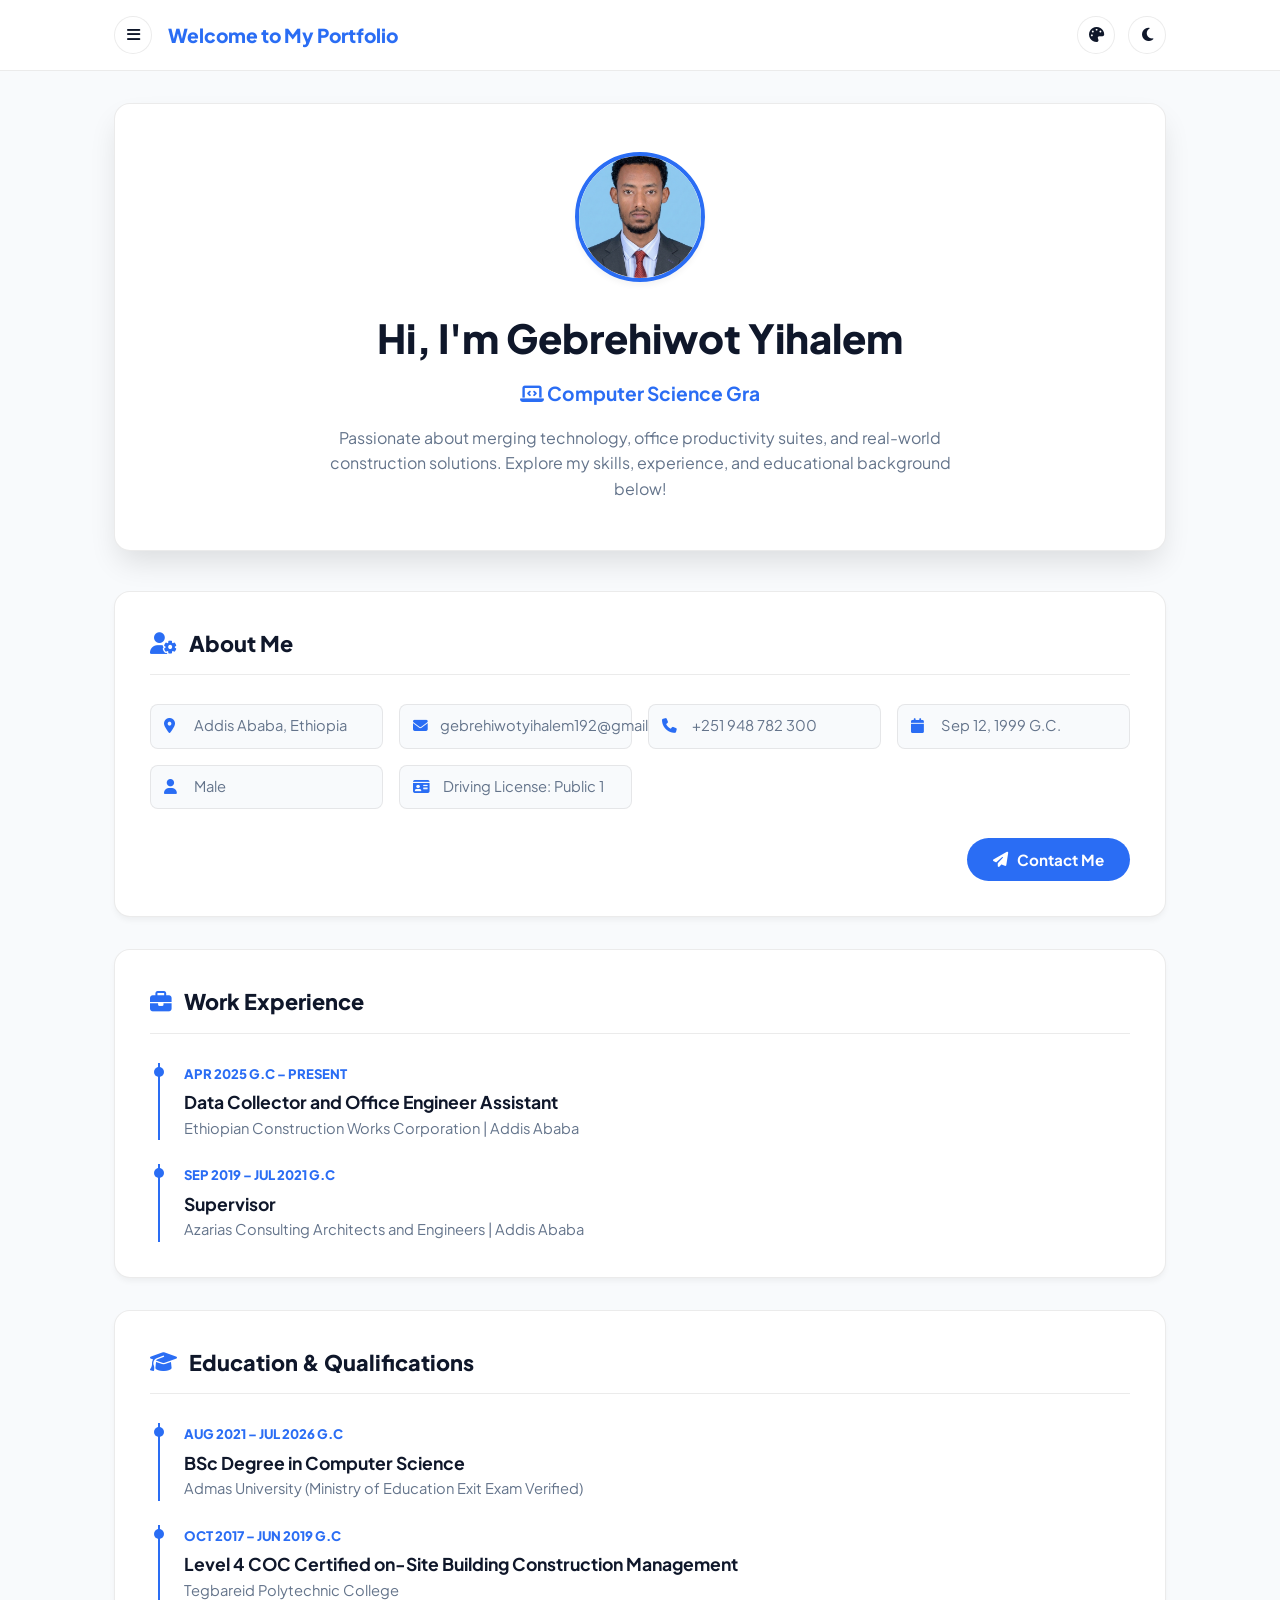
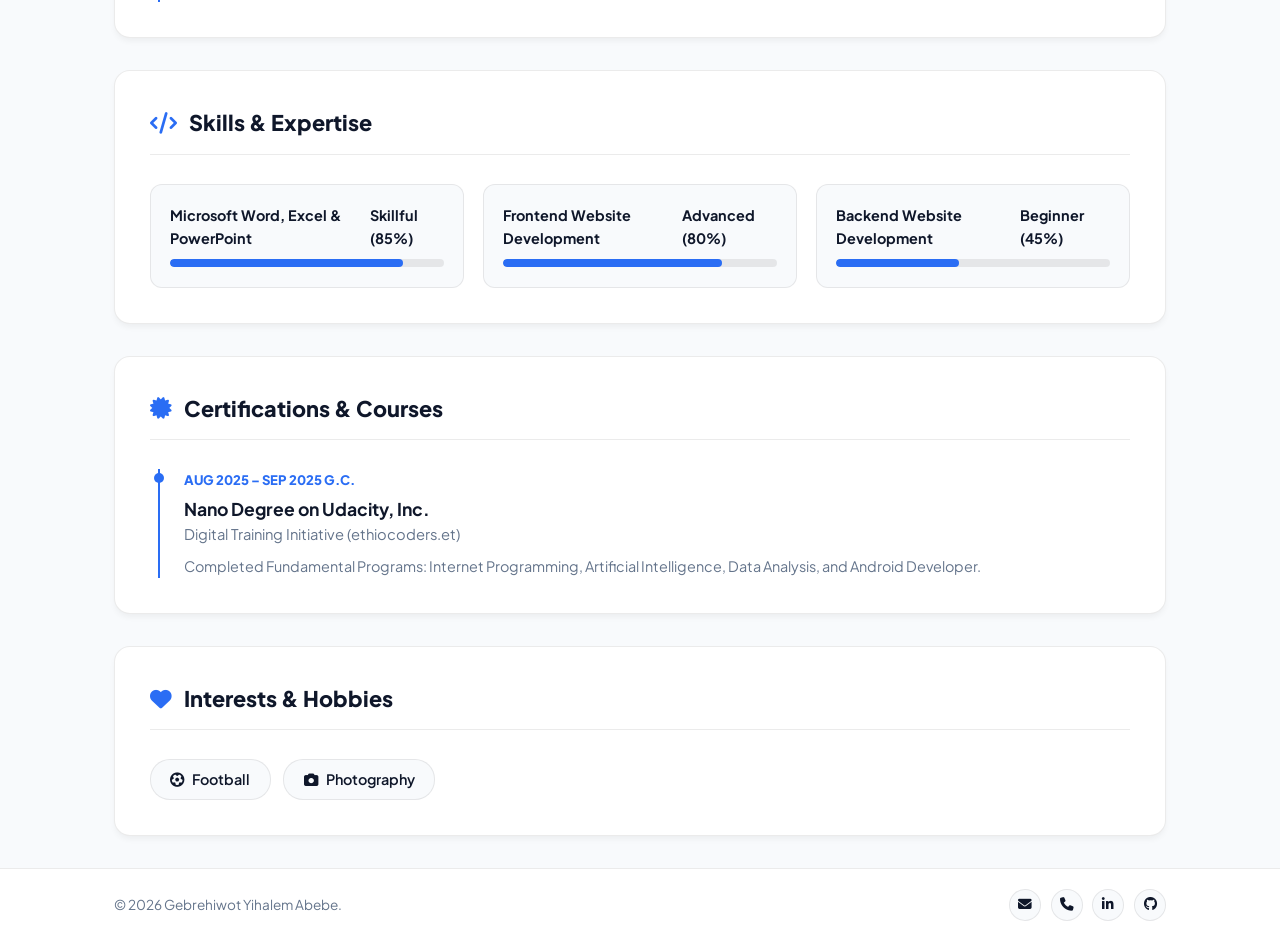
==== commit 54c6a9b8: "Update index.html" ====
--- a/index.html
+++ b/index.html
@@ -76,7 +76,7 @@
                     <div class="info-item"><i class="fa-solid fa-location-dot"></i> Addis Ababa, Ethiopia</div>
                     <div class="info-item"><i class="fa-solid fa-envelope"></i> gebrehiwotyihalem192@gmail.com</div>
                     <div class="info-item"><i class="fa-solid fa-phone"></i> +251 948 782 300</div>
-                    <div class="info-item"><i class="fa-solid fa-calendar"></i> Dec 09, 1999 G.C.</div>
+                    <div class="info-item"><i class="fa-solid fa-calendar"></i> Sep 12, 1999 G.C.</div>
                     <div class="info-item"><i class="fa-solid fa-user"></i> Male</div>
                     <div class="info-item"><i class="fa-solid fa-id-card"></i> Driving License: Public 1</div>
                 </div>
